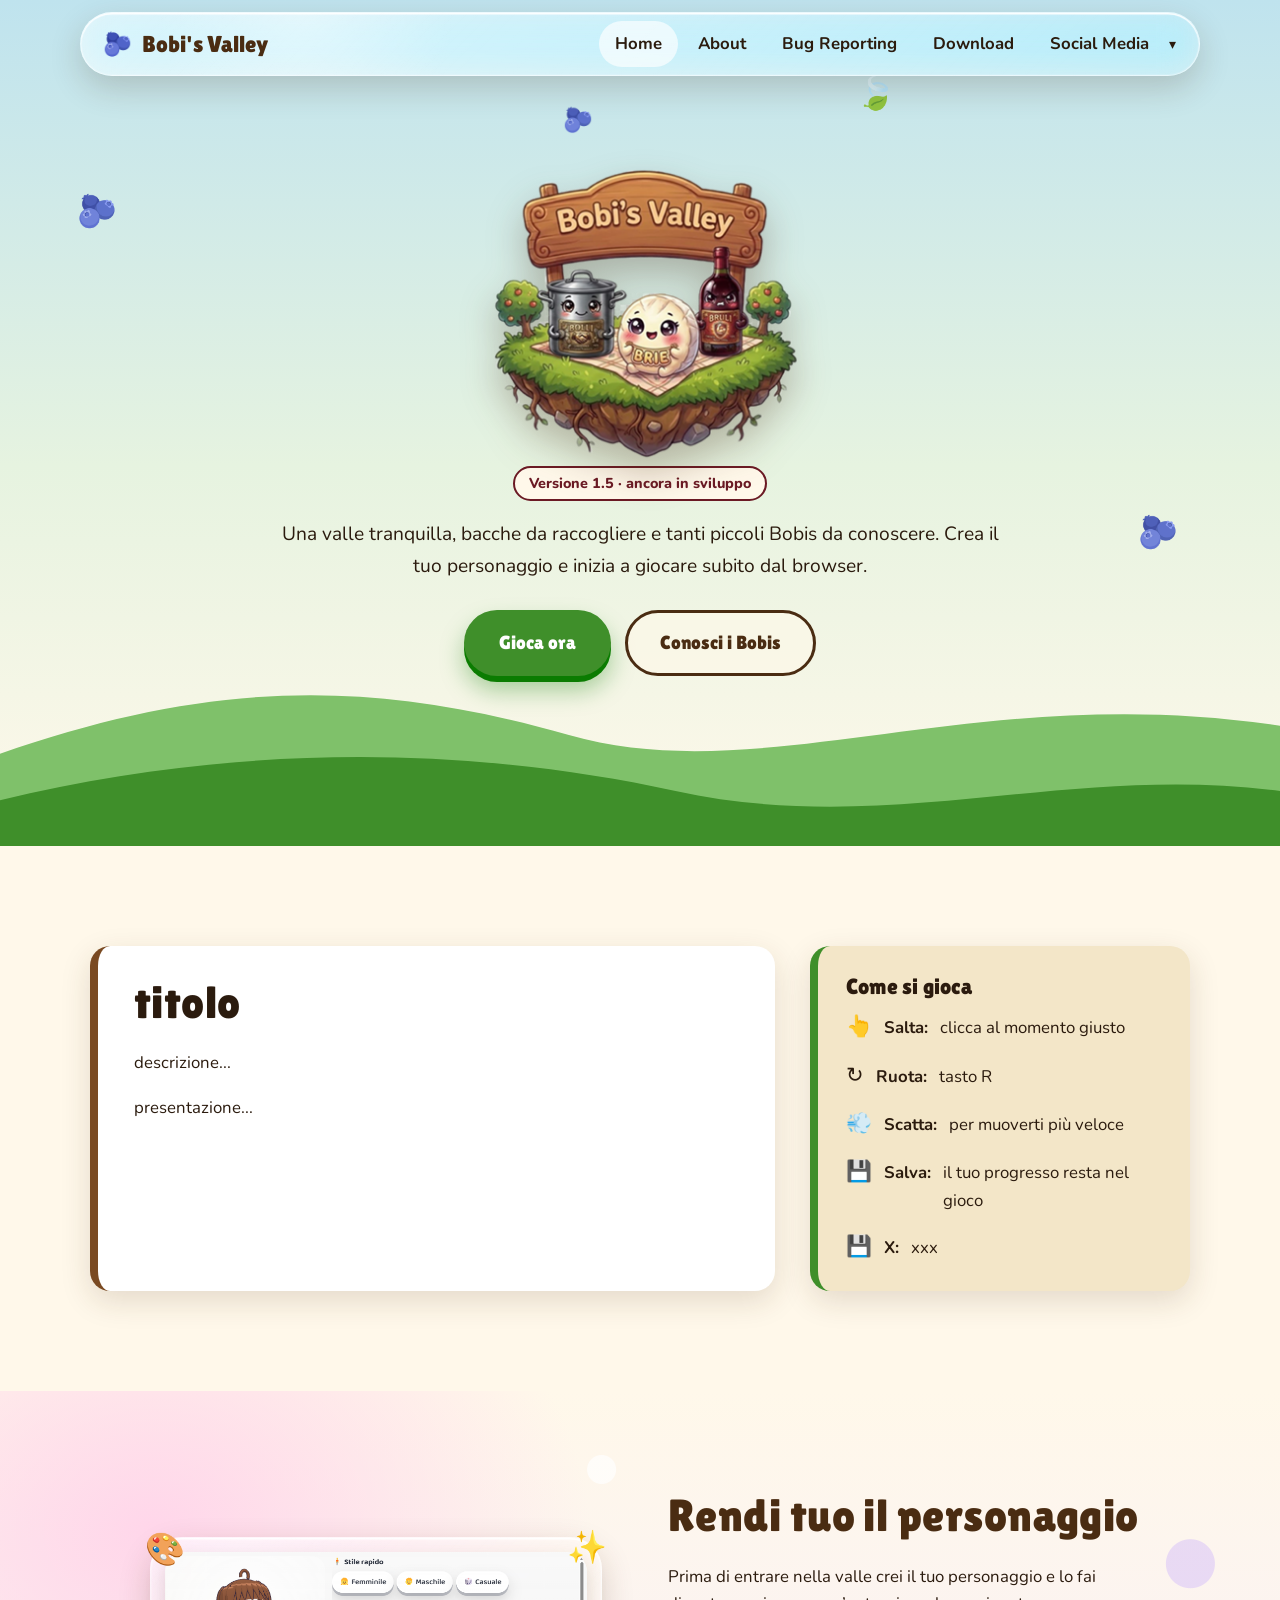
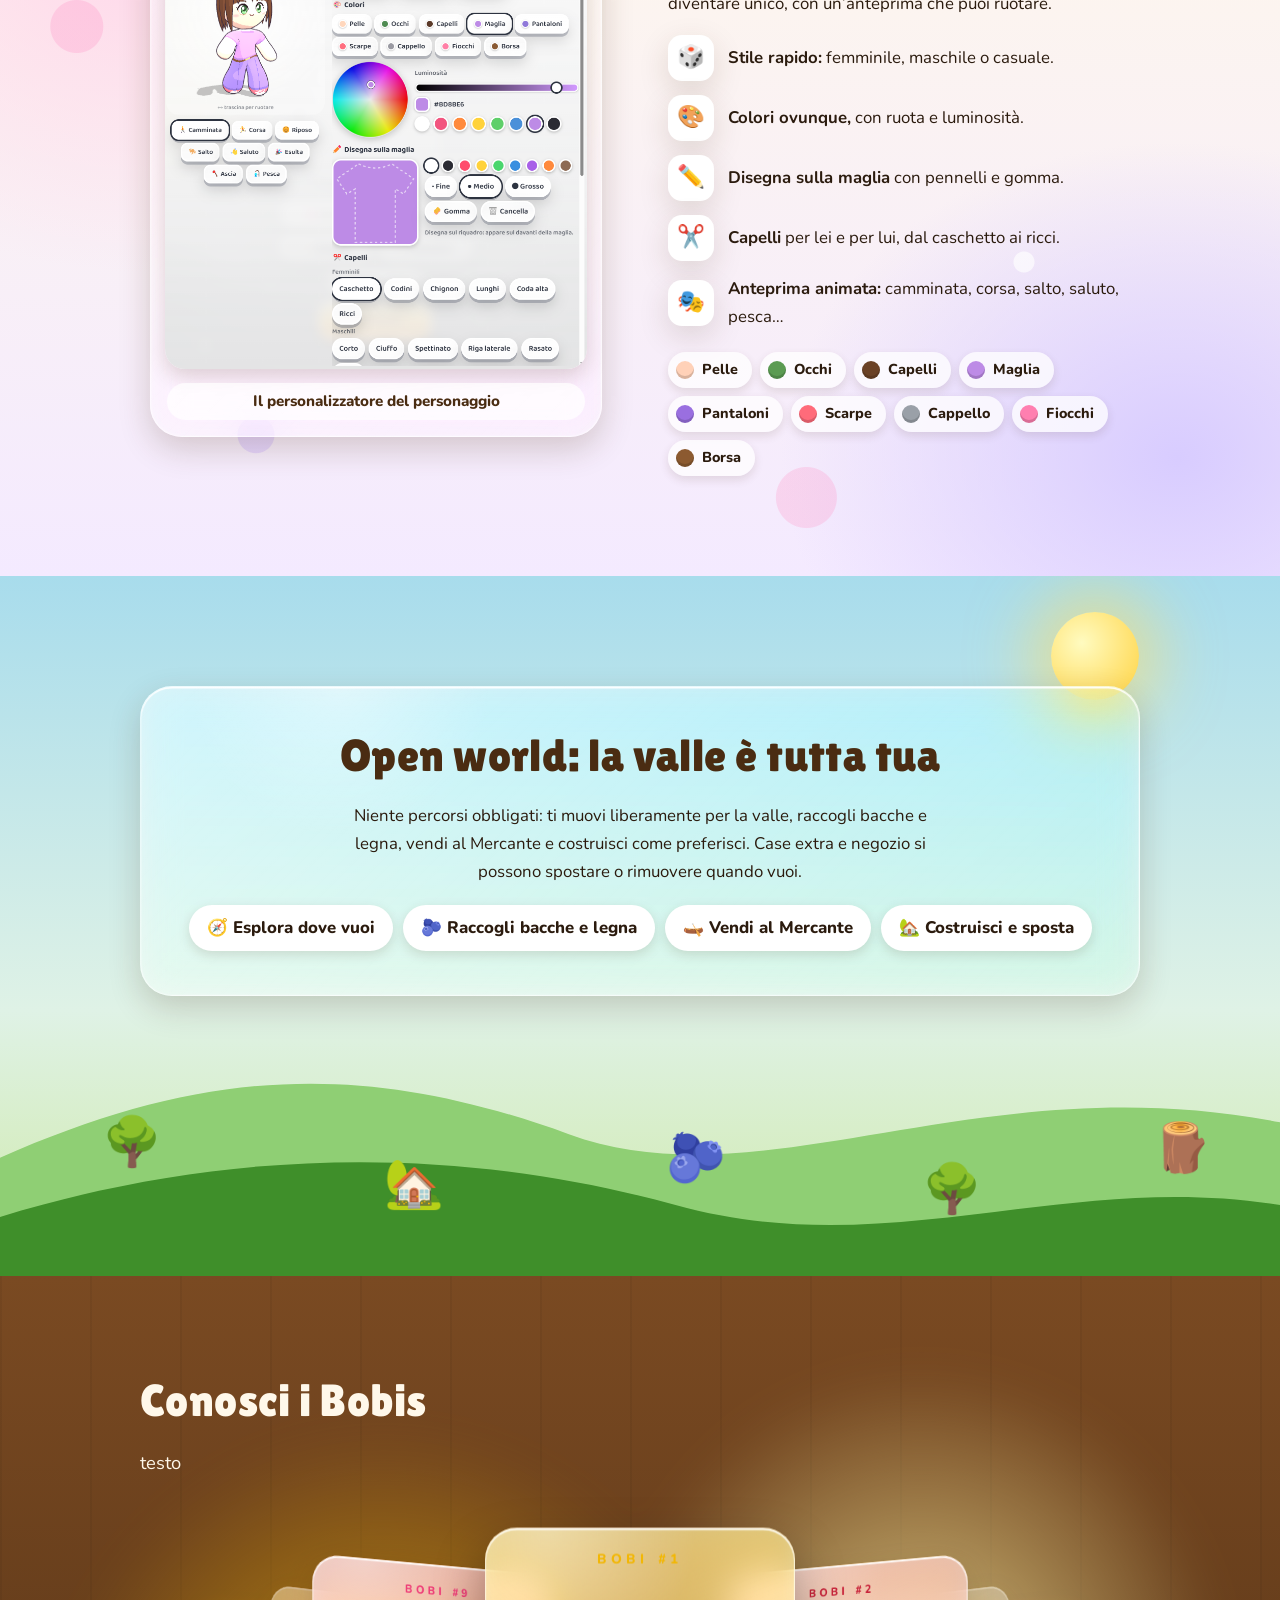
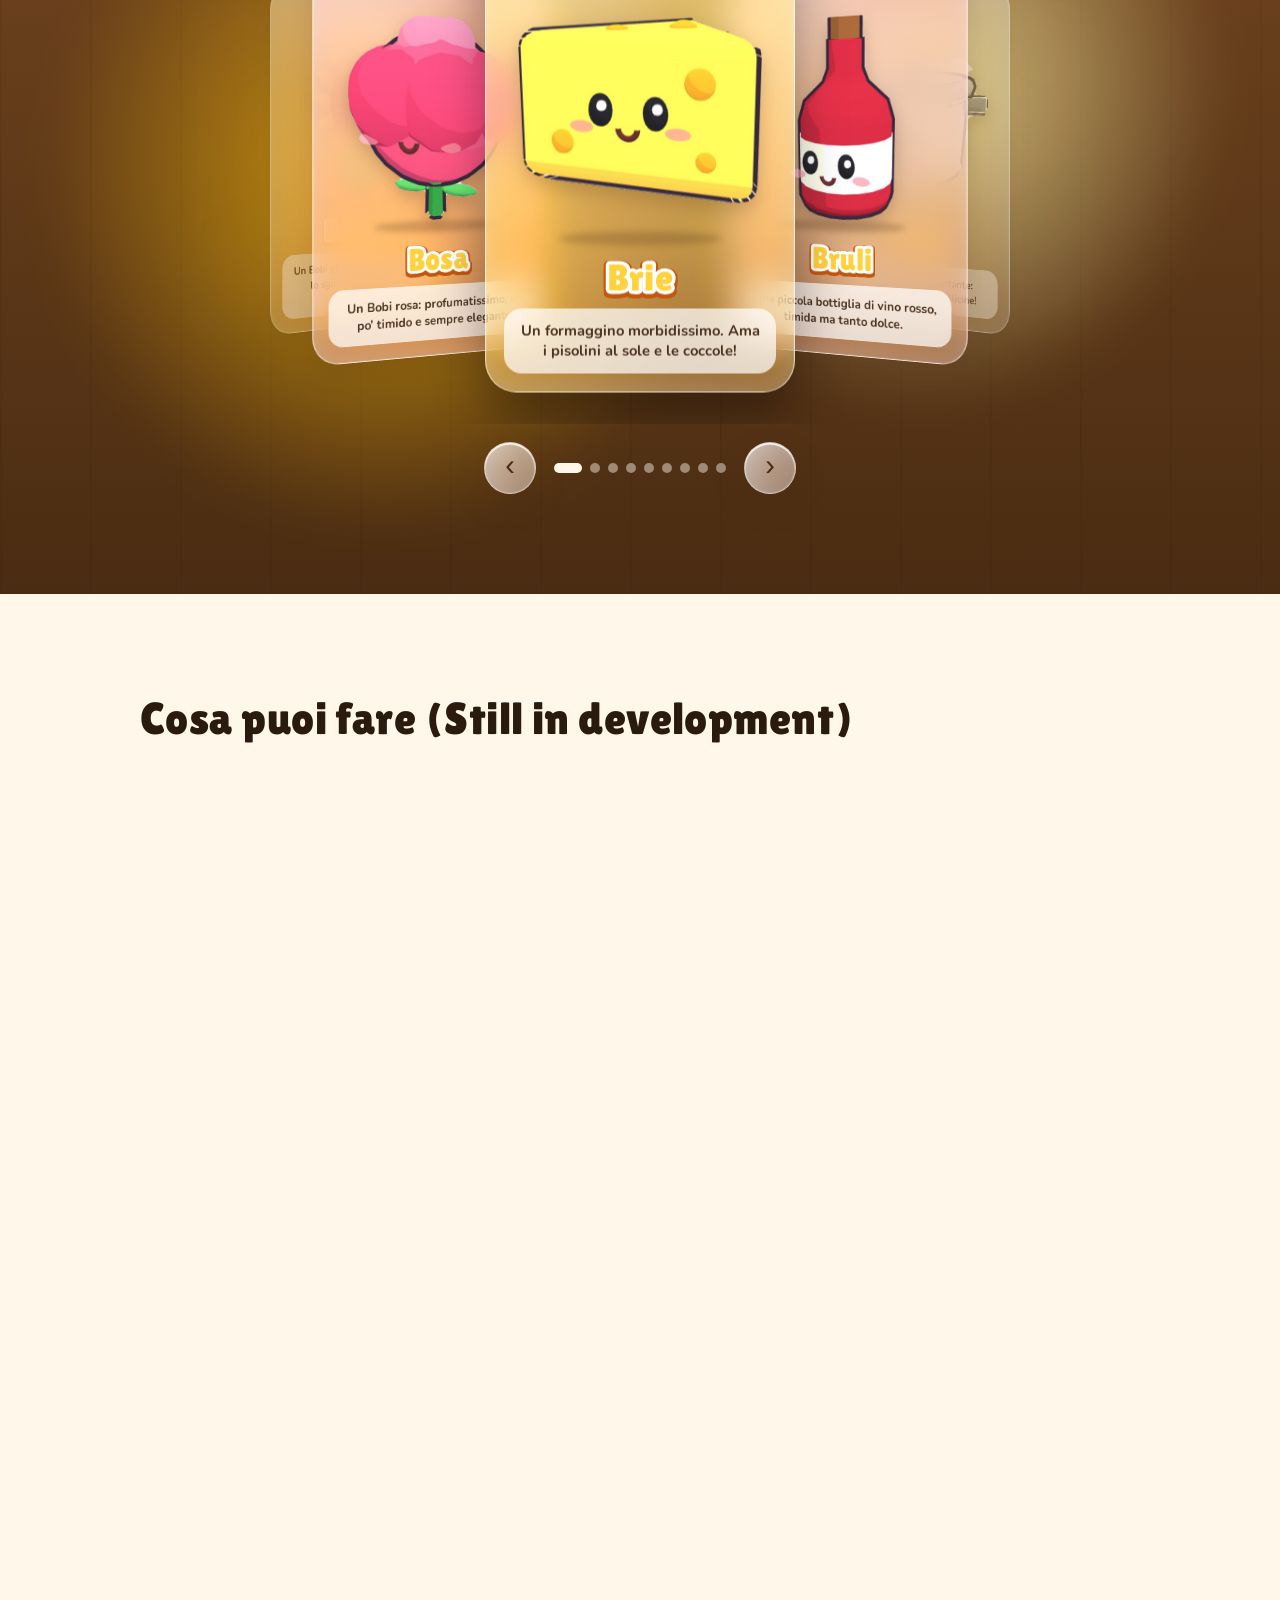
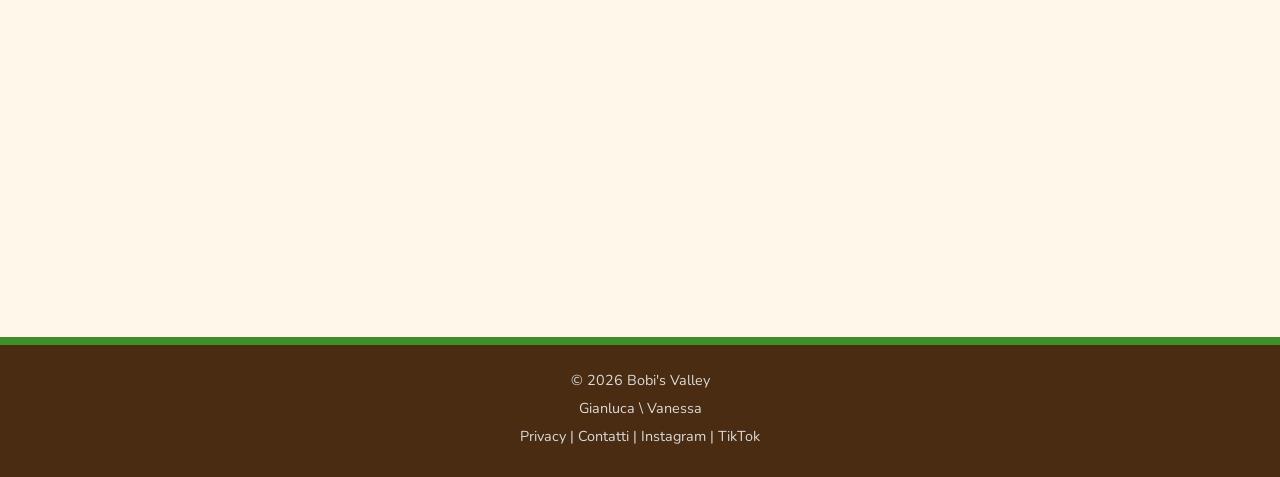
==== index.html @ 14921d8f "Add files via upload" ====
<!DOCTYPE html>
<html lang="it">
<head>
    <meta charset="UTF-8"/>
    <title>Bobi's Valley – Il gioco delle bacche e dei Bobis</title>
    <meta name="viewport" content="width=device-width, initial-scale=1, viewport-fit=cover">
    <meta name="description" content="Bobi's Valley: crea il tuo personaggio, raccogli bacche e legna, vendi al Mercante e colleziona tutti i Bobis. Gioca subito dal browser.">
    <meta name="theme-color" content="#3f8f2a">

    <!-- Font: Lilita One per i titoli, Nunito per i testi -->
    <link rel="preconnect" href="https://fonts.googleapis.com">
    <link rel="preconnect" href="https://fonts.gstatic.com" crossorigin>
    <link href="https://fonts.googleapis.com/css2?family=Lilita+One&family=Nunito:wght@400;600;800&display=swap" rel="stylesheet">

    <link rel="stylesheet" href="styleBobisValley1.css">
    <script src="scriptBobisValley1.js" defer></script>
</head>
<body>

    <a class="skip-link" href="#contenuto">Vai al contenuto</a>

    <!-- ============ HEADER + NAVBAR ============ -->
    <header class="site-header glass" id="top">
        <div class="header-inner">
            <a class="brand" href="bobisValley1.html" aria-label="Bobi's Valley, torna alla home">
                <span class="brand-berry" aria-hidden="true">🫐</span>
                <span class="brand-name">Bobi's Valley</span>
            </a>
            <button class="nav-toggle" aria-expanded="false" aria-controls="menu" aria-label="Apri il menu"><span></span><span></span><span></span></button>
            <nav class="navbar" id="menu" aria-label="Navigazione principale">
                <a href="index.html" aria-current="page">Home</a>
                <a href="about.html" data-soon>About</a>
                <a href="bugReporting.html" data-soon>Bug Reporting</a>
                <a href="download.html" data-soon>Download</a>
                <div class="has-sub">
                    <a href="socialMedia.html">Social Media</a>
                    <button class="sub-toggle" type="button" aria-expanded="false" aria-label="Mostra i social">▾</button>
                    <ul class="submenu glass">
                        <li><a href="https://www.instagram.com/bobisvalley/" target="_blank" rel="noopener">📸 Instagram</a></li>
                        <li><a href="https://www.tiktok.com/@mzcode01/video/7599655904337972498" data-soon target="_blank" rel="noopener">🎵 TikTok</a></li>
                    </ul>
                </div>
            </nav>
        </div>
    </header>

    <main id="contenuto">

        <!-- ============ HERO ============ -->
        <section class="hero" aria-labelledby="titolo-hero">
            <!-- bacche che fluttuano (decorative) -->
            <span class="berry b1" aria-hidden="true">🫐</span>
            <span class="berry b2" aria-hidden="true">🫐</span>
            <span class="berry b3" aria-hidden="true">🫐</span>
            <span class="berry b4" aria-hidden="true">🍃</span>

            <div class="hero-inner">
                <!-- Il logo contiene già il nome: l'h1 resta per motori di ricerca e screen reader -->
                <h1 id="titolo-hero" class="sr-only">Bobi's Valley</h1>
                <img class="hero-logo" src="processed_sfondo.png" width="568" height="310"
                     alt="Logo di Bobi's Valley: la Pentola, il Brie e la bottiglia di vino sotto l'insegna di legno">
                <p class="badge">Versione 1.5 · ancora in sviluppo</p>
                <p class="lead">Una valle tranquilla, bacche da raccogliere e tanti piccoli Bobis da conoscere. Crea il tuo personaggio e inizia a giocare subito dal browser.</p>
                <div class="cta-row center">
                    <a class="btn btn-primary" href="https://bobisvalleyyy.netlify.app/" target="_blank" rel="noopener">Gioca ora</a>
                    <a class="btn btn-ghost" href="#bobis">Conosci i Bobis</a>
                </div>
            </div>

            <!-- colline in primo piano -->
            <svg class="hills" viewBox="0 0 1440 220" preserveAspectRatio="none" aria-hidden="true">
                <path class="hill-back"  d="M0,120 C240,40 420,40 640,100 C860,160 1100,40 1440,90 L1440,220 L0,220 Z"/>
                <path class="hill-front" d="M0,170 C260,110 520,110 760,160 C1000,210 1200,130 1440,160 L1440,220 L0,220 Z"/>
            </svg>
        </section>

        <!-- ============ IL GIOCO ============ -->
        <section class="section" id="gioco" aria-labelledby="titolo-gioco">
            <div class="container">
                <div class="principle reveal">
                    <h2 id="titolo-gioco">titolo</h2>
                    <p>descrizione...</p>
                    <p>presentazione...</p>
                </div>

                <aside class="card reveal" aria-label="Controlli di gioco">
                    <h3>Come si gioca</h3>
                    <ul class="card-list">
                        <li><span aria-hidden="true">👆</span> <b>Salta:</b> clicca al momento giusto</li>
                        <li><span aria-hidden="true">↻</span> <b>Ruota:</b> tasto R</li>
                        <li><span aria-hidden="true">💨</span> <b>Scatta:</b> per muoverti più veloce</li>
                        <li><span aria-hidden="true">💾</span> <b>Salva:</b> il tuo progresso resta nel gioco</li>
                        <li><span aria-hidden="true">💾</span> <b>X:</b> xxx</li>
                    </ul>
                </aside>
            </div>
        </section>

        <!-- ============ PERSONALIZZAZIONE ============ -->
        <section class="section pers" id="personalizza" aria-labelledby="titolo-pers">
            <div class="container narrow split">
                <figure class="shot glass reveal">
                    <img src="personalizzazione.png" width="829" height="818" alt="Schermata di personalizzazione: anteprima del personaggio, colori, disegno sulla maglia e acconciature" onerror="this.parentNode.classList.add('empty')">
                    <figcaption>Il personalizzatore del personaggio</figcaption>
                    <span class="spark s1" aria-hidden="true">✨</span><span class="spark s2" aria-hidden="true">🎨</span>
                </figure>
                <div class="reveal">
                    <h2 id="titolo-pers">Rendi tuo il personaggio</h2>
                    <p>Prima di entrare nella valle crei il tuo personaggio e lo fai diventare unico, con un&rsquo;anteprima che puoi ruotare.</p>
                    <ul class="feat-list">
                        <li><span aria-hidden="true">🎲</span> <span><b>Stile rapido:</b> femminile, maschile o casuale.</span></li>
                        <li><span aria-hidden="true">🎨</span> <span><b>Colori ovunque,</b> con ruota e luminosità.</span></li>
                        <li><span aria-hidden="true">✏️</span> <span><b>Disegna sulla maglia</b> con pennelli e gomma.</span></li>
                        <li><span aria-hidden="true">✂️</span> <span><b>Capelli</b> per lei e per lui, dal caschetto ai ricci.</span></li>
                        <li><span aria-hidden="true">🎭</span> <span><b>Anteprima animata:</b> camminata, corsa, salto, saluto, pesca&hellip;</span></li>
                    </ul>
                    <ul class="swatches" aria-label="Cosa puoi colorare"><li><i style="--s:#ffd1b8"></i>Pelle</li><li><i style="--s:#5b9b52"></i>Occhi</li><li><i style="--s:#6b4226"></i>Capelli</li><li><i style="--s:#bd8be6"></i>Maglia</li><li><i style="--s:#9a6fe0"></i>Pantaloni</li><li><i style="--s:#ff6b7a"></i>Scarpe</li><li><i style="--s:#9aa0a8"></i>Cappello</li><li><i style="--s:#ff7fb0"></i>Fiocchi</li><li><i style="--s:#8c5a30"></i>Borsa</li></ul>
                </div>
            </div>
        </section>

        <!-- ============ OPEN WORLD ============ -->
        <section class="section world" id="open-world" aria-labelledby="titolo-world">
            <span class="sun" aria-hidden="true"></span>
            <span class="cloud c1" aria-hidden="true"></span><span class="cloud c2" aria-hidden="true"></span><span class="cloud c3" aria-hidden="true"></span>
            <div class="container narrow">
                <div class="world-card glass reveal">
                    <h2 id="titolo-world">Open world: la valle è tutta tua</h2>
                    <p>Niente percorsi obbligati: ti muovi liberamente per la valle, raccogli bacche e legna, vendi al Mercante e costruisci come preferisci. Case extra e negozio si possono spostare o rimuovere quando vuoi.</p>
                    <ul class="chips">
                        <li>🧭 Esplora dove vuoi</li><li>🫐 Raccogli bacche e legna</li><li>🛶 Vendi al Mercante</li><li>🏡 Costruisci e sposta</li>
                    </ul>
                </div>
            </div>
            <div class="scene" aria-hidden="true">
                <svg viewBox="0 0 1440 220" preserveAspectRatio="none">
                    <path class="hill-back"  d="M0,120 C240,40 420,40 640,100 C860,160 1100,40 1440,90 L1440,220 L0,220 Z"/>
                    <path class="hill-front" d="M0,170 C260,110 520,110 760,160 C1000,210 1200,130 1440,160 L1440,220 L0,220 Z"/>
                </svg>
                <span class="prop p1">🌳</span><span class="prop p2">🏡</span><span class="prop p3">🫐</span><span class="prop p4">🌳</span><span class="prop p5">🪵</span>
            </div>
        </section>

        <!-- ============ I BOBIS (carosello) ============ -->
        <section class="section section-wood bobis-sec" id="bobis" aria-labelledby="titolo-bobis">
            <div class="aura" aria-hidden="true"></div>
            <div class="container narrow">
                <h2 id="titolo-bobis">Conosci i Bobis</h2>
                <p class="section-lead">testo</p>
            </div>

            <div class="carousel" id="carousel" role="region" aria-roledescription="carosello" aria-label="I Bobis">
                <div class="stage" id="stage" tabindex="0" aria-label="Trascina o usa le frecce per scorrere i Bobis"></div>
                <div class="car-ui">
                    <button class="car-btn glass" id="prev" type="button" aria-label="Bobi precedente">‹</button>
                    <div class="dots" id="dots"></div>
                    <button class="car-btn glass" id="next" type="button" aria-label="Bobi successivo">›</button>
                </div>
                <p class="sr-only" id="live" aria-live="polite"></p>
            </div>
        </section>

        <!-- ============ COSA C'È NELLA v0.5 ============ -->
        <section class="section" id="novita" aria-labelledby="titolo-novita">
            <div class="container narrow">
                <h2 id="titolo-novita">Cosa puoi fare (Still in development)</h2>

                <div class="bento">
                    <article class="tile tile-big reveal">
                        <span class="tile-ico ico-book" aria-hidden="true"><i>📖</i></span>
                        <h3>Il Diario dei Bobis</h3>
                        <p>Ogni Bobi che incontri finisce nel diario. Al livello giusto puoi scegliere il tuo primo Bobi e iniziare la collezione.</p>
                    </article>

                    <article class="tile reveal">
                        <span class="tile-ico ico-berry" aria-hidden="true"><i>🫐</i></span>
                        <h3>Bacche</h3>
                        <p>Raccoglile in giro per la valle.</p>
                    </article>

                    <article class="tile reveal">
                        <span class="tile-ico ico-wood" aria-hidden="true"><i>🪵</i></span>
                        <h3>Legna</h3>
                        <p>Una risorsa in più da raccogliere.</p>
                    </article>

                    <article class="tile tile-wine reveal">
                        <span class="tile-ico ico-boat" aria-hidden="true"><i>🛶</i></span>
                        <h3>Il Mercante</h3>
                        <p>Vende tutte le bacche con un solo tocco e ti paga in euro.</p>
                    </article>

                    <article class="tile reveal">
                        <span class="tile-ico ico-music" aria-hidden="true"><i>🎵</i></span>
                        <h3>Musica e volume</h3>
                        <p>Regola tutto dalle impostazioni.</p>
                    </article>
                </div>
            </div>
        </section>

        <!-- ============ CTA FINALE ============ -->
        <section class="section cta-final" aria-labelledby="titolo-cta">
            <div class="container narrow cta-box reveal">
                <h2 id="titolo-cta">La valle ti aspetta</h2>
                <p>Non serve installare niente: apri il gioco e crea il tuo personaggio.</p>
                <div class="cta-row center">
                    <a class="btn btn-primary" href="https://stellar-starship-3b36fa.netlify.app/" target="_blank" rel="noopener">Gioca ora</a>
                    <a class="btn btn-ghost-dark" href="bugReporting.html" data-soon>Segnala un bug</a>
                </div>
            </div>
        </section>
    </main>

    <!-- ============ FOOTER ============ -->
    <footer>
        <p>&copy; <span id="anno">2026</span> Bobi's Valley</p>
        <p>Gianluca \ Vanessa</p>
        <p><a href="#" data-soon>Privacy</a> | <a href="#" data-soon>Contatti</a> | <a href="https://www.instagram.com/bobisvalley/" target="_blank" rel="noopener">Instagram</a> | <a href="https://www.tiktok.com/@mzcode01/video/7599655904337972498" data-soon target="_blank" rel="noopener">TikTok</a></p>
    </footer>

</body>
</html>
---- styleBobisValley1.css ----
/* =========================================================
   BOBI'S VALLEY – foglio di stile
   Indice:
   1. Variabili e reset
   2. Header e navbar
   3. Hero
   4. Sezioni, .principle e .card
   5. Selettore dei Bobis
   6. Bento "novità"
   7. CTA finale e footer
   8. Bobi (SVG) e animazioni
   9. Responsive e accessibilità
   ========================================================= */

/* ---------- 1. VARIABILI E RESET ---------- */
:root {
    --legno: #7a4a22;
    --legno-scuro: #4a2c12;
    --prato: #3f8f2a;
    --prato-scuro: #0b7c01;
    --vino: #6b1a24;
    --panna: #fff8ea;
    --carta: #f3e6c8;
    --testo: #2b1b0e;
    --cielo: #bfe3ee;
    --bobi: #f6c9a0;
    --bobi-pancia: #fff1dc;

    --font-titoli: "Lilita One", "Baloo 2", "Trebuchet MS", sans-serif;
    --font-testo: "Nunito", "Segoe UI", Arial, sans-serif;

    --raggio: 20px;
    --ombra: 0 10px 30px rgba(74, 44, 18, 0.15);
    --ombra-forte: 0 18px 40px rgba(74, 44, 18, 0.25);
    --ease: cubic-bezier(.2, .8, .2, 1);
}

*, *::before, *::after { box-sizing: border-box; }

html { scroll-behavior: smooth; scroll-padding-top: 84px; }

body {
    margin: 0;
    font-family: var(--font-testo);
    font-size: 1.05rem;
    line-height: 1.65;
    color: var(--testo);
    background: var(--panna);
    -webkit-font-smoothing: antialiased;
}

h1, h2, h3 {
    font-family: var(--font-titoli);
    font-weight: 400;
    line-height: 1.1;
    margin: 0 0 .5em;
    letter-spacing: .01em;
}
h2 { font-size: clamp(1.9rem, 4vw, 2.8rem); }
h3 { font-size: 1.4rem; }
p  { margin: 0 0 1em; max-width: 62ch; }
a  { color: inherit; }

.skip-link {
    position: absolute; left: 12px; top: -60px;
    background: var(--legno-scuro); color: #fff;
    padding: 10px 16px; border-radius: 10px; z-index: 100;
    transition: top .2s;
}
.skip-link:focus { top: 12px; }

:focus-visible {
    outline: 3px solid var(--vino);
    outline-offset: 3px;
    border-radius: 8px;
}

/* ---------- 2. HEADER E NAVBAR (liquid glass) ---------- */
/* Vetro liquido: sfondo sfocato + riflessi. La luce segue il puntatore (--mx, --my, impostati dal JS). */
.glass {
    background: linear-gradient(135deg, rgba(255,255,255,.55), rgba(255,255,255,.16));
    -webkit-backdrop-filter: blur(18px) saturate(190%);
    backdrop-filter: blur(18px) saturate(190%);
    border: 1px solid rgba(255,255,255,.6);
    box-shadow: inset 0 1.5px 1px rgba(255,255,255,.95), inset 0 -10px 18px rgba(255,255,255,.14),
                inset 0 0 0 1px rgba(255,255,255,.12), 0 12px 32px rgba(74,44,18,.2);
    isolation: isolate;
}
.glass::after {                      /* riflesso che segue il puntatore */
    content: ""; position: absolute; inset: 0; border-radius: inherit; z-index: -1; pointer-events: none;
    background: radial-gradient(240px circle at var(--mx, 20%) var(--my, 0%), rgba(255,255,255,.6), transparent 62%);
    opacity: .55; transition: opacity .3s;
}
.glass:hover::after { opacity: .9; }

.site-header {
    position: fixed; top: 12px; left: 50%; z-index: 50;
    width: min(1120px, calc(100% - 24px));
    transform: translateX(-50%);
    border-radius: 999px;
    transition: box-shadow .3s var(--ease), background .3s;
}
.site-header.scrolled { box-shadow: inset 0 1.5px 1px rgba(255,255,255,.95), 0 16px 36px rgba(74,44,18,.3); }
.header-inner { padding: 8px 12px 8px 22px; display: flex; align-items: center; justify-content: space-between; gap: 16px; }

.brand {
    display: inline-flex; align-items: center; gap: 10px;
    text-decoration: none; font-family: var(--font-titoli); font-size: 1.45rem; color: var(--legno-scuro);
}
.brand-berry { display: inline-block; transition: transform .4s var(--ease); }
.brand:hover .brand-berry { transform: rotate(-20deg) scale(1.15); }

.navbar { display: flex; gap: 4px; align-items: center; }
.navbar a {
    color: var(--testo); text-decoration: none; font-weight: 700;
    padding: 9px 16px; border-radius: 999px; white-space: nowrap;
    transition: background-color .3s ease, color .3s ease, transform .3s var(--ease);
}
.navbar a:hover { background-color: var(--prato); color: #fff; transform: translateY(-2px); }
.navbar a[aria-current="page"] { background: rgba(255,255,255,.65); }
.navbar a[aria-current="page"]:hover { background: var(--prato); }

/* Social Media: tendina con Instagram e TikTok */
.has-sub { position: relative; display: flex; align-items: center; }
.sub-toggle {
    border: 0; background: none; cursor: pointer; font-size: .9rem; color: var(--testo);
    width: 30px; height: 30px; margin-left: -8px; border-radius: 50%;
    transition: transform .3s var(--ease), background-color .3s;
}
.sub-toggle:hover { background: rgba(255,255,255,.7); }
.has-sub.open .sub-toggle { transform: rotate(180deg); }
.submenu {
    position: absolute; top: calc(100% + 14px); right: 0; min-width: 210px;
    list-style: none; margin: 0; padding: 8px; border-radius: 24px;
    opacity: 0; visibility: hidden; transform: translateY(-8px) scale(.97); transform-origin: top right;
    transition: opacity .25s, transform .35s var(--ease), visibility .25s;
}
.has-sub:hover .submenu, .has-sub:focus-within .submenu, .has-sub.open .submenu { opacity: 1; visibility: visible; transform: none; }
.submenu a { display: block; padding: 11px 16px; border-radius: 16px; }

/* hamburger (solo mobile) */
.nav-toggle {
    display: none; width: 44px; height: 44px; border: 0; border-radius: 50%;
    background: var(--prato); cursor: pointer;
    flex-direction: column; justify-content: center; align-items: center; gap: 5px;
}
.nav-toggle span { width: 20px; height: 3px; background: #fff; border-radius: 3px; transition: transform .3s var(--ease), opacity .2s; }
.nav-toggle[aria-expanded="true"] span:nth-child(1) { transform: translateY(8px) rotate(45deg); }
.nav-toggle[aria-expanded="true"] span:nth-child(2) { opacity: 0; }
.nav-toggle[aria-expanded="true"] span:nth-child(3) { transform: translateY(-8px) rotate(-45deg); }

/* ---------- 3. HERO ---------- */
.hero {
    position: relative;
    overflow: hidden;
    background: linear-gradient(180deg, var(--cielo) 0%, #e6f3e0 55%, var(--panna) 100%);
    padding: calc(clamp(40px, 8vw, 90px) + 70px) 24px 0;
    min-height: min(86vh, 760px);
    display: flex; align-items: center;
}
.hero-inner {
    position: relative; z-index: 2;
    max-width: 1100px; margin: 0 auto; width: 100%;
    display: flex; flex-direction: column; align-items: center; text-align: center;
    padding-bottom: clamp(90px, 14vw, 170px);
}

.badge {
    display: inline-block;
    background: var(--panna);
    color: var(--vino);
    border: 2px solid var(--vino);
    font-weight: 800; font-size: .9rem;
    padding: 4px 14px; border-radius: 999px;
    margin-bottom: 18px;
}
.sr-only {
    position: absolute; width: 1px; height: 1px; overflow: hidden;
    clip: rect(0 0 0 0); white-space: nowrap;
}
.hero-logo {
    width: min(100%, 560px); height: auto;
    filter: drop-shadow(0 18px 18px rgba(74, 44, 18, .3));
    animation: logo-in .9s var(--ease) both;
}
@keyframes logo-in {
    from { opacity: 0; transform: translateY(30px) scale(.94); }
    to   { opacity: 1; transform: none; }
}
.lead { font-size: 1.2rem; margin-inline: auto; }

.cta-row { display: flex; flex-wrap: wrap; gap: 14px; margin-top: 8px; }
.cta-row.center { justify-content: center; }

.btn {
    display: inline-block;
    text-decoration: none;
    font-family: var(--font-titoli);
    font-size: 1.2rem;
    padding: 14px 32px;
    border-radius: 999px;
    border: 3px solid transparent;
    cursor: pointer;
    transition: transform .25s var(--ease), box-shadow .25s var(--ease), background-color .25s, color .25s;
}
.btn:hover  { transform: translateY(-4px); }
.btn:active { transform: translateY(0) scale(.97); }

.btn-primary {
    background: var(--prato);
    color: #fff;
    box-shadow: 0 6px 0 var(--prato-scuro), 0 14px 24px rgba(11, 124, 1, .35);
}
.btn-primary:hover { box-shadow: 0 10px 0 var(--prato-scuro), 0 20px 30px rgba(11, 124, 1, .35); }
.btn-primary:active { box-shadow: 0 2px 0 var(--prato-scuro); }

.btn-ghost {
    color: var(--legno-scuro);
    border-color: var(--legno-scuro);
    background: rgba(255, 248, 234, .6);
}
.btn-ghost:hover { background: var(--legno-scuro); color: var(--panna); }

.btn-ghost-dark { color: var(--panna); border-color: var(--panna); }
.btn-ghost-dark:hover { background: var(--panna); color: var(--legno-scuro); }

/* bacche fluttuanti */
.berry {
    position: absolute; z-index: 1;
    font-size: 2rem;
    animation: fluttua 7s ease-in-out infinite;
    opacity: .9;
}
.b1 { left: 6%;  top: 22%; animation-delay: 0s; }
.b2 { left: 44%; top: 12%; animation-delay: -2s; font-size: 1.5rem; }
.b3 { right: 8%; top: 60%; animation-delay: -4s; }
.b4 { right: 30%; top: 8%;  animation-delay: -1s; }
@keyframes fluttua {
    0%, 100% { transform: translateY(0) rotate(0); }
    50%      { transform: translateY(-18px) rotate(12deg); }
}

/* colline */
.hills {
    position: absolute; left: 0; bottom: -1px;
    width: 100%; height: clamp(110px, 16vw, 220px);
    z-index: 1;
}
.hill-back  { fill: #7fc16a; }
.hill-front { fill: var(--prato); }

/* ---------- 4. SEZIONI, .principle E .card ---------- */
.section { padding: clamp(50px, 8vw, 100px) 24px; }

.container {
    max-width: 1100px; margin: 0 auto;
    display: flex; flex-wrap: wrap; gap: 35px; justify-content: center;
    align-items: stretch;
}
.container.narrow { display: block; max-width: 1000px; }
.section-lead { font-size: 1.15rem; }

/* blocco principale (descrizione) */
.principle {
    flex: 1 1 520px;
    background: #fff;
    padding: 32px 36px;
    border-radius: var(--raggio);
    border-left: 8px solid var(--legno);
    box-shadow: var(--ombra);
    transition: transform .3s var(--ease), box-shadow .3s var(--ease);
}
/* box informativo laterale */
.card {
    flex: 1 1 280px;
    max-width: 380px;
    background: var(--carta);
    padding: 28px;
    border-radius: var(--raggio);
    border-left: 8px solid var(--prato);
    box-shadow: var(--ombra);
    transition: transform .3s var(--ease), box-shadow .3s var(--ease);
}
.principle:hover, .card:hover { transform: translateY(-6px); box-shadow: var(--ombra-forte); }

.card-list { list-style: none; margin: 0; padding: 0; display: grid; gap: 14px; }
.card-list li { display: flex; gap: 12px; align-items: baseline; }
.card-list span { font-size: 1.3rem; }

/* sezione scura in legno */
.section-wood {
    background:
        repeating-linear-gradient(90deg, rgba(0,0,0,.05) 0 2px, transparent 2px 90px),
        linear-gradient(180deg, var(--legno) 0%, var(--legno-scuro) 100%);
    color: var(--panna);
}

/* ---------- 5. CAROSELLO DEI BOBIS ---------- */
@property --tint  { syntax: "<color>"; inherits: true; initial-value: #7a4a22; }
@property --tint2 { syntax: "<color>"; inherits: true; initial-value: #f3e6c8; }

.bobis-sec { position: relative; overflow: hidden; transition: --tint .9s ease, --tint2 .9s ease; }
.bobis-sec > .container { position: relative; z-index: 1; }
.aura {                                  /* luce colorata dietro al vetro: cambia con il Bobi attivo */
    position: absolute; inset: 0; pointer-events: none;
    background: radial-gradient(38% 55% at 30% 55%, var(--tint), transparent 70%),
                radial-gradient(34% 50% at 72% 45%, var(--tint2), transparent 70%);
    opacity: .75; filter: blur(24px);
}
.carousel { position: relative; z-index: 1; margin-top: 10px; --cw: clamp(230px, 72vw, 310px); }
.stage {
    position: relative; height: calc(var(--cw) * 1.7);
    perspective: 1300px; touch-action: pan-y; cursor: grab; outline-offset: -4px;
    -webkit-user-select: none; user-select: none; overflow: hidden;
}
.stage.grab { cursor: grabbing; }

.bcard {
    position: absolute; left: 50%; top: 50%;
    width: var(--cw); height: calc(var(--cw) * 1.5);
    padding: 20px 18px 18px; border-radius: 32px;
    display: flex; flex-direction: column; align-items: center; text-align: center;
    color: #4a3320; will-change: transform, opacity;
    background: linear-gradient(160deg, color-mix(in srgb, var(--c) 78%, transparent), color-mix(in srgb, var(--c) 30%, transparent));
}
.bcard.is-active { box-shadow: inset 0 1.5px 1px rgba(255,255,255,.95), inset 0 -10px 18px rgba(255,255,255,.14), 0 24px 50px rgba(0,0,0,.35); }
.bnum { flex: none; margin: 0; font-weight: 800; letter-spacing: .35em; font-size: .85rem; color: var(--a); }
.bart { position: relative; flex: 1 1 0; min-height: 0; width: 100%; margin: 4px 0 8px; }
.bart img {                              /* ogni Bobi sta dentro la stessa scatola: stessa area, mai fuori dalla carta */
    position: absolute; inset: 14px 14px 18px; width: calc(100% - 28px); height: calc(100% - 32px);
    object-fit: contain; z-index: 1; filter: drop-shadow(0 8px 10px rgba(74,44,18,.25));
}
.bshadow { position: absolute; bottom: 4px; left: 20%; right: 20%; height: 14px; border-radius: 50%; background: rgba(74,44,18,.22); filter: blur(3px); }
.bcard.is-active .bart img { animation: galleggia 3.4s ease-in-out infinite; }
.bcard.is-active .bshadow { animation: ombra 3.4s ease-in-out infinite; }
@keyframes galleggia { 0%,100% { transform: translateY(0) rotate(-1.5deg); } 50% { transform: translateY(-10px) rotate(1.5deg); } }
@keyframes ombra { 0%,100% { transform: scaleX(1); opacity: 1; } 50% { transform: scaleX(.8); opacity: .6; } }

/* nome stile "carta": giallo con bordo bianco e arancio */
.bname {
    flex: none; margin: 0 0 10px; font-size: clamp(1.9rem, 7vw, 2.3rem); color: #ffd23f;
    -webkit-text-stroke: 7px #fff; paint-order: stroke fill;
    filter: drop-shadow(2px 0 0 #c4560f) drop-shadow(-2px 0 0 #c4560f) drop-shadow(0 4px 0 #c4560f);
}
.bdesc { flex: none; margin: 0; padding: 12px 14px; font-weight: 700; font-size: .92rem; line-height: 1.4; background: rgba(255,255,255,.72); border-radius: 18px; }

.car-ui { display: flex; align-items: center; justify-content: center; gap: 18px; margin-top: 18px; }
.car-btn {
    position: relative; width: 52px; height: 52px; border-radius: 50%; cursor: pointer;
    font-size: 1.8rem; line-height: 1; color: var(--legno-scuro); padding: 0 0 4px;
    transition: transform .25s var(--ease);
}
.car-btn:hover { transform: scale(1.1); }
.car-btn:active { transform: scale(.94); }
.dots { display: flex; gap: 8px; flex-wrap: wrap; justify-content: center; max-width: 220px; }
.dots button { width: 10px; height: 10px; padding: 0; border: 0; border-radius: 99px; background: rgba(255,248,234,.45); cursor: pointer; transition: width .35s var(--ease), background-color .35s; }
.dots button.on { width: 28px; background: var(--panna); }
.carousel .cta-row { margin-top: 26px; padding: 0 24px; }

/* ---------- 6. BENTO "NOVITÀ" ---------- */
.bento {
    margin-top: 30px;
    display: grid;
    grid-template-columns: repeat(4, 1fr);
    gap: 20px;
}

/* Tessera base: 2 colonne su 4 → 2 per riga */
.tile {
    grid-column: span 2;
    background: #fff;
    border-radius: var(--raggio);
    padding: 26px;
    box-shadow: var(--ombra);
    transition: transform .3s var(--ease), box-shadow .3s var(--ease);
    position: relative; overflow: hidden;      /* niente deve uscire dal riquadro */
}
.tile:hover { transform: translateY(-6px); box-shadow: var(--ombra-forte); }
.tile p { margin: 0; }

/* Il Diario: tutta la larghezza, quindi sopra le altre */
.tile-big {
    grid-column: 1 / -1;
    background: var(--carta);
    border-left: 8px solid var(--legno);
}

/* Le altre tessere restano span 2 (2 per riga) */
.tile-wine {
    background: var(--vino);
    color: var(--panna);
}
.tile:last-child {
    grid-column: span 2;
}

/* Icona: sta in una casella fissa e anima solo al suo interno (poco movimento, nessuna sovrapposizione col testo) */
.tile-ico {
    display: grid; place-items: center; width: 64px; height: 64px; margin-bottom: 12px;
    border-radius: 18px; background: rgba(122,74,34,.1); overflow: hidden;
    font-size: 2rem; line-height: 1;
}
.tile-wine .tile-ico { background: rgba(255,255,255,.14); }
.tile-ico i { display: block; font-style: normal; transform-origin: 50% 85%; }
.tile:hover .ico-berry i { animation: ico-rimbalzo .7s var(--ease) infinite alternate; }
.tile:hover .ico-wood  i { animation: ico-dondola .6s ease-in-out infinite alternate; }
.tile:hover .ico-boat  i { animation: ico-onda 1s ease-in-out infinite alternate; }
.tile:hover .ico-music i { animation: ico-nota .5s ease-in-out infinite alternate; }
.tile:hover .ico-book  i { animation: ico-pagina .8s ease-in-out infinite alternate; }
@keyframes ico-rimbalzo { to { transform: translateY(-7px) scale(1.08); } }
@keyframes ico-dondola  { from { transform: rotate(-9deg); } to { transform: rotate(9deg); } }
@keyframes ico-onda     { from { transform: translateY(2px) rotate(-6deg); } to { transform: translateY(-4px) rotate(6deg); } }
@keyframes ico-nota     { from { transform: translateX(-4px) rotate(-8deg); } to { transform: translateX(4px) rotate(8deg) scale(1.06); } }
@keyframes ico-pagina   { from { transform: scale(1); } to { transform: scale(1.1) rotate(-5deg); } }

/* ---------- 7. CTA FINALE E FOOTER ---------- */
.cta-final { padding-top: 0; }
.cta-box {
    text-align: center;
    background: var(--prato);
    color: #fff;
    border-radius: 32px;
    padding: clamp(36px, 6vw, 70px) 24px;
    box-shadow: 0 10px 0 var(--prato-scuro), var(--ombra-forte);
}
.cta-box p { margin-inline: auto; }
.cta-box .btn-primary { background: var(--panna); color: var(--prato-scuro); box-shadow: 0 6px 0 var(--carta); }
.cta-box .btn-primary:hover { box-shadow: 0 10px 0 var(--carta); }

footer {
    background-color: var(--legno-scuro);
    color: rgb(218, 218, 218);
    border-top: 8px solid var(--prato);
    text-align: center;
    padding: 24px;
    font-size: .9rem;
}
footer p { margin: 0 auto .3em; }
footer a { color: rgb(218, 218, 218); text-decoration: none; }
footer a:hover { text-decoration: underline; }

/* ---------- 8. COMPARSA ALLO SCROLL ---------- */
.reveal { opacity: 0; transform: translateY(24px); transition: opacity .7s var(--ease), transform .7s var(--ease), box-shadow .3s var(--ease); }
.reveal.visible { opacity: 1; transform: none; }
.reveal.visible.tile:hover { transform: translateY(-6px); }
.reveal.visible.principle:hover, .reveal.visible.card:hover { transform: translateY(-6px); }

/* ---------- 9. RESPONSIVE E ACCESSIBILITÀ ---------- */
@media (max-width: 900px) {
    .bento { grid-template-columns: repeat(2, 1fr); }
    .tile { grid-column: span 1; }          /* 1 colonna su 2 → 2 per riga */
    .tile-big { grid-column: 1 / -1; }      /* Diario sempre a tutta larghezza */
    .tile-wine, .tile:last-child { grid-column: span 1; }
}

@media (max-width: 720px) {
    .nav-toggle { display: flex; }
    .navbar {
        position: absolute; left: 0; right: 0; top: 100%;
        flex-direction: column; align-items: stretch; gap: 4px;
        background: var(--panna);
        padding: 12px 24px 20px;
        border-bottom: 5px solid var(--prato);
        box-shadow: 0 16px 24px rgba(74, 44, 18, .2);
        clip-path: inset(0 0 100% 0);
        visibility: hidden;
        transition: clip-path .4s var(--ease), visibility .4s;
    }
    .navbar.open { clip-path: inset(0 0 0 0); visibility: visible; }
    .navbar a { text-align: center; padding: 14px; font-size: 1.1rem; }
    .principle { padding: 24px; }
}

@media (max-width: 520px) {
    .bento { grid-template-columns: 1fr; }
    .tile, .tile-big, .tile-wine, .tile:last-child {
        grid-column: 1 / -1;                /* tutto a tutta larghezza */
    }
    .btn { width: 100%; text-align: center; }
}

@media (prefers-reduced-motion: reduce) {
    *, *::before, *::after {
        animation: none !important;
        transition: none !important;
        scroll-behavior: auto !important;
    }
    .reveal { opacity: 1; transform: none; }
}

/* ---------- Pagine interne, menu mobile in vetro ---------- */
.page { padding-top: 110px; min-height: 70vh; }
.social-list { list-style: none; padding: 0; margin: 0; display: grid; gap: 12px; }
@media (max-width: 720px) {
    .site-header { border-radius: 30px; }
    .nav-toggle { display: flex; }
    .navbar {
        position: absolute; left: 0; right: 0; top: calc(100% + 10px);
        flex-direction: column; align-items: stretch; gap: 4px;
        padding: 12px; border-radius: 28px; border: 1px solid rgba(255,255,255,.6);
        background: linear-gradient(135deg, rgba(255,248,234,.82), rgba(255,248,234,.55));
        -webkit-backdrop-filter: blur(18px) saturate(190%); backdrop-filter: blur(18px) saturate(190%);
        box-shadow: inset 0 1.5px 1px rgba(255,255,255,.95), 0 18px 36px rgba(74,44,18,.25);
        clip-path: inset(0 0 100% 0 round 28px); visibility: hidden;
        transition: clip-path .45s var(--ease), visibility .45s;
    }
    .navbar.open { clip-path: inset(0 0 0 0 round 28px); visibility: visible; }
    .navbar a { text-align: center; padding: 13px; }
    .has-sub { flex-wrap: wrap; justify-content: center; }
    .has-sub > a { flex: 1; }
    .submenu { position: static; flex-basis: 100%; min-width: 0; box-shadow: none; display: none; opacity: 1; visibility: visible; transform: none; background: rgba(255,255,255,.4); }
    .has-sub.open .submenu, .has-sub.open:hover .submenu { display: block; }
    .has-sub:not(.open):hover .submenu, .has-sub:not(.open):focus-within .submenu { display: none; }
}
@media (prefers-reduced-motion: reduce) { .bcard.is-active .bart img, .bcard.is-active .bshadow { animation: none !important; } }


/* ---------- Personalizzazione, open world, pulsante non attivo ---------- */
.container.narrow.split { display: grid; grid-template-columns: 1fr 1fr; gap: clamp(24px, 5vw, 56px); align-items: center; }
.feat-list { list-style: none; padding: 0; margin: 0; display: grid; gap: 14px; }
.feat-list li { display: flex; gap: 14px; align-items: center; }
.feat-list li > span:first-child { flex: none; width: 46px; height: 46px; display: grid; place-items: center; font-size: 1.4rem; background: var(--carta); border-radius: 14px; }
.btn.is-disabled { opacity: .5; cursor: not-allowed; pointer-events: none; filter: grayscale(.4); }
@media (max-width: 760px) { .container.narrow.split { grid-template-columns: 1fr; } }


/* ---------- Personalizzazione (sfondo pastello con bolle, cornice di vetro) ---------- */
.pers {
    position: relative; overflow: hidden;
    background: radial-gradient(55% 70% at 12% 18%, #ffd6ea, transparent 62%),
                radial-gradient(50% 65% at 92% 85%, #d8ccff, transparent 62%),
                linear-gradient(180deg, var(--panna), #f4eaff);
}
.pers::before {                      /* bolle come sulle carte dei Bobis */
    content: ""; position: absolute; inset: 0; pointer-events: none; animation: bolle 9s ease-in-out infinite alternate;
    background:
        radial-gradient(circle at 6% 30%, rgba(255,150,200,.30) 0 26px, transparent 27px),
        radial-gradient(circle at 20% 82%, rgba(190,160,255,.30) 0 18px, transparent 19px),
        radial-gradient(circle at 47% 10%, rgba(255,255,255,.7) 0 14px, transparent 15px),
        radial-gradient(circle at 63% 90%, rgba(255,150,200,.28) 0 30px, transparent 31px),
        radial-gradient(circle at 93% 22%, rgba(190,160,255,.32) 0 24px, transparent 25px),
        radial-gradient(circle at 80% 60%, rgba(255,255,255,.65) 0 10px, transparent 11px);
}
@keyframes bolle { to { transform: translateY(-16px); } }
.pers .container { position: relative; z-index: 1; }

.shot { position: relative; margin: 18px 10px 10px; padding: 14px; border-radius: 32px; transform: rotate(-2deg); transition: transform .5s var(--ease); min-width: 0; }
.shot:hover { transform: rotate(0) scale(1.02); }
.shot img { display: block; width: 100%; height: auto; border-radius: 20px; box-shadow: 0 8px 20px rgba(74,44,18,.18); }
.shot figcaption { margin: 14px 2px 2px; padding: 9px 16px; border-radius: 999px; background: rgba(255,255,255,.72); font-weight: 800; font-size: .95rem; line-height: 1.3; text-align: center; color: var(--legno-scuro); text-wrap: balance; overflow-wrap: anywhere; }
.spark { position: absolute; font-size: 2rem; animation: fluttua 5s ease-in-out infinite; }
.spark.s1 { top: -16px; right: -6px; } .spark.s2 { top: -14px; left: -6px; animation-delay: -2s; }
.shot.empty { min-height: 260px; display: grid; place-items: center; text-align: center; }
.shot.empty img { display: none; }
.shot.empty::before { content: "Foto in arrivo"; font-weight: 800; }
.pers h2 { color: var(--legno-scuro); }
.feat-list li > span:first-child { background: #fff; box-shadow: var(--ombra); }
.swatches { list-style: none; display: flex; flex-wrap: wrap; gap: 8px; margin: 22px 0 0; padding: 0; }
.swatches li { display: inline-flex; align-items: center; gap: 8px; padding: 6px 14px 6px 8px; border-radius: 999px; font-weight: 800; font-size: .9rem; background: rgba(255,255,255,.75); box-shadow: 0 4px 10px rgba(74,44,18,.12); transition: transform .25s var(--ease); }
.swatches li:hover { transform: translateY(-3px); }
.swatches i { width: 18px; height: 18px; border-radius: 50%; background: var(--s); box-shadow: inset 0 -3px 0 rgba(0,0,0,.15); }

/* ---------- Open world (paesaggio: cielo, sole, nuvole, colline) ---------- */
.world {
    position: relative; overflow: hidden;
    padding: clamp(60px, 9vw, 110px) 24px clamp(170px, 24vw, 280px);
    background: linear-gradient(180deg, #a8dcec 0%, #dff2e6 62%, #cfe9a8 100%);
}
.world .container { position: relative; z-index: 2; }
.world-card { position: relative; border-radius: 32px; padding: clamp(24px, 4vw, 44px); text-align: center; }
.world-card h2 { color: var(--legno-scuro); }
.world-card p { margin: 0 auto 20px; }
.chips { list-style: none; margin: 0; padding: 0; display: flex; flex-wrap: wrap; justify-content: center; gap: 10px; }
.chips li { padding: 9px 18px; border-radius: 999px; font-weight: 800; background: #fff; box-shadow: 0 4px 12px rgba(74,44,18,.15); transition: transform .25s var(--ease); }
.chips li:hover { transform: translateY(-3px) scale(1.04); }
.sun { position: absolute; top: 36px; right: 11%; width: 88px; height: 88px; border-radius: 50%; background: radial-gradient(circle at 35% 35%, #fffbc0, #ffd23f); box-shadow: 0 0 60px 22px rgba(255,220,100,.55); animation: sole 6s ease-in-out infinite alternate; }
@keyframes sole { to { transform: scale(1.08); } }
.cloud { position: absolute; left: -200px; height: 34px; width: 120px; border-radius: 99px; background: #fff; opacity: .9; animation: nuvola 60s linear infinite; }
.cloud::before, .cloud::after { content: ""; position: absolute; background: #fff; border-radius: 50%; }
.cloud::before { width: 54px; height: 54px; left: 16px; top: -26px; }
.cloud::after  { width: 40px; height: 40px; left: 62px; top: -18px; }
.cloud.c1 { top: 12%; animation-duration: 70s; }
.cloud.c2 { top: 30%; transform: scale(.7); animation-duration: 95s; animation-delay: -40s; }
.cloud.c3 { top: 6%; transform: scale(.55); animation-duration: 120s; animation-delay: -80s; }
@keyframes nuvola { to { left: calc(100% + 200px); } }
.scene { position: absolute; left: 0; right: 0; bottom: 0; height: clamp(150px, 22vw, 260px); z-index: 1; pointer-events: none; }
.scene svg { position: absolute; inset: 0; width: 100%; height: 100%; }
.scene .hill-back { fill: #8fcf74; } .scene .hill-front { fill: var(--prato); }
.prop { position: absolute; font-size: clamp(1.8rem, 4vw, 3rem); transform-origin: 50% 100%; animation: dondola-prop 4s ease-in-out infinite alternate; }
.p1 { left: 8%; bottom: 36%; } .p2 { left: 30%; bottom: 20%; animation-delay: -1s; } .p3 { left: 52%; bottom: 30%; animation-delay: -2s; }
.p4 { left: 72%; bottom: 18%; animation-delay: -3s; } .p5 { left: 90%; bottom: 34%; animation-delay: -.5s; }
@keyframes dondola-prop { from { transform: rotate(-3deg); } to { transform: rotate(3deg); } }

/* ---------- Messaggio "lavori in corso" ---------- */
.toast {
    position: fixed; left: 50%; bottom: 24px; z-index: 200; max-width: calc(100% - 32px);
    padding: 14px 24px; border-radius: 999px; text-align: center; font-weight: 800; color: var(--legno-scuro);
    background: rgba(255,248,234,.92); pointer-events: none; opacity: 0; transform: translate(-50%, 30px);
    transition: opacity .3s, transform .45s var(--ease);
}
.toast.show { opacity: 1; transform: translate(-50%, 0); }
@media (prefers-reduced-motion: reduce) { .cloud, .sun, .prop, .spark, .pers::before { animation: none !important; } }

@media (max-width: 760px) { .shot { transform: none; margin: 18px 4px 6px; } }
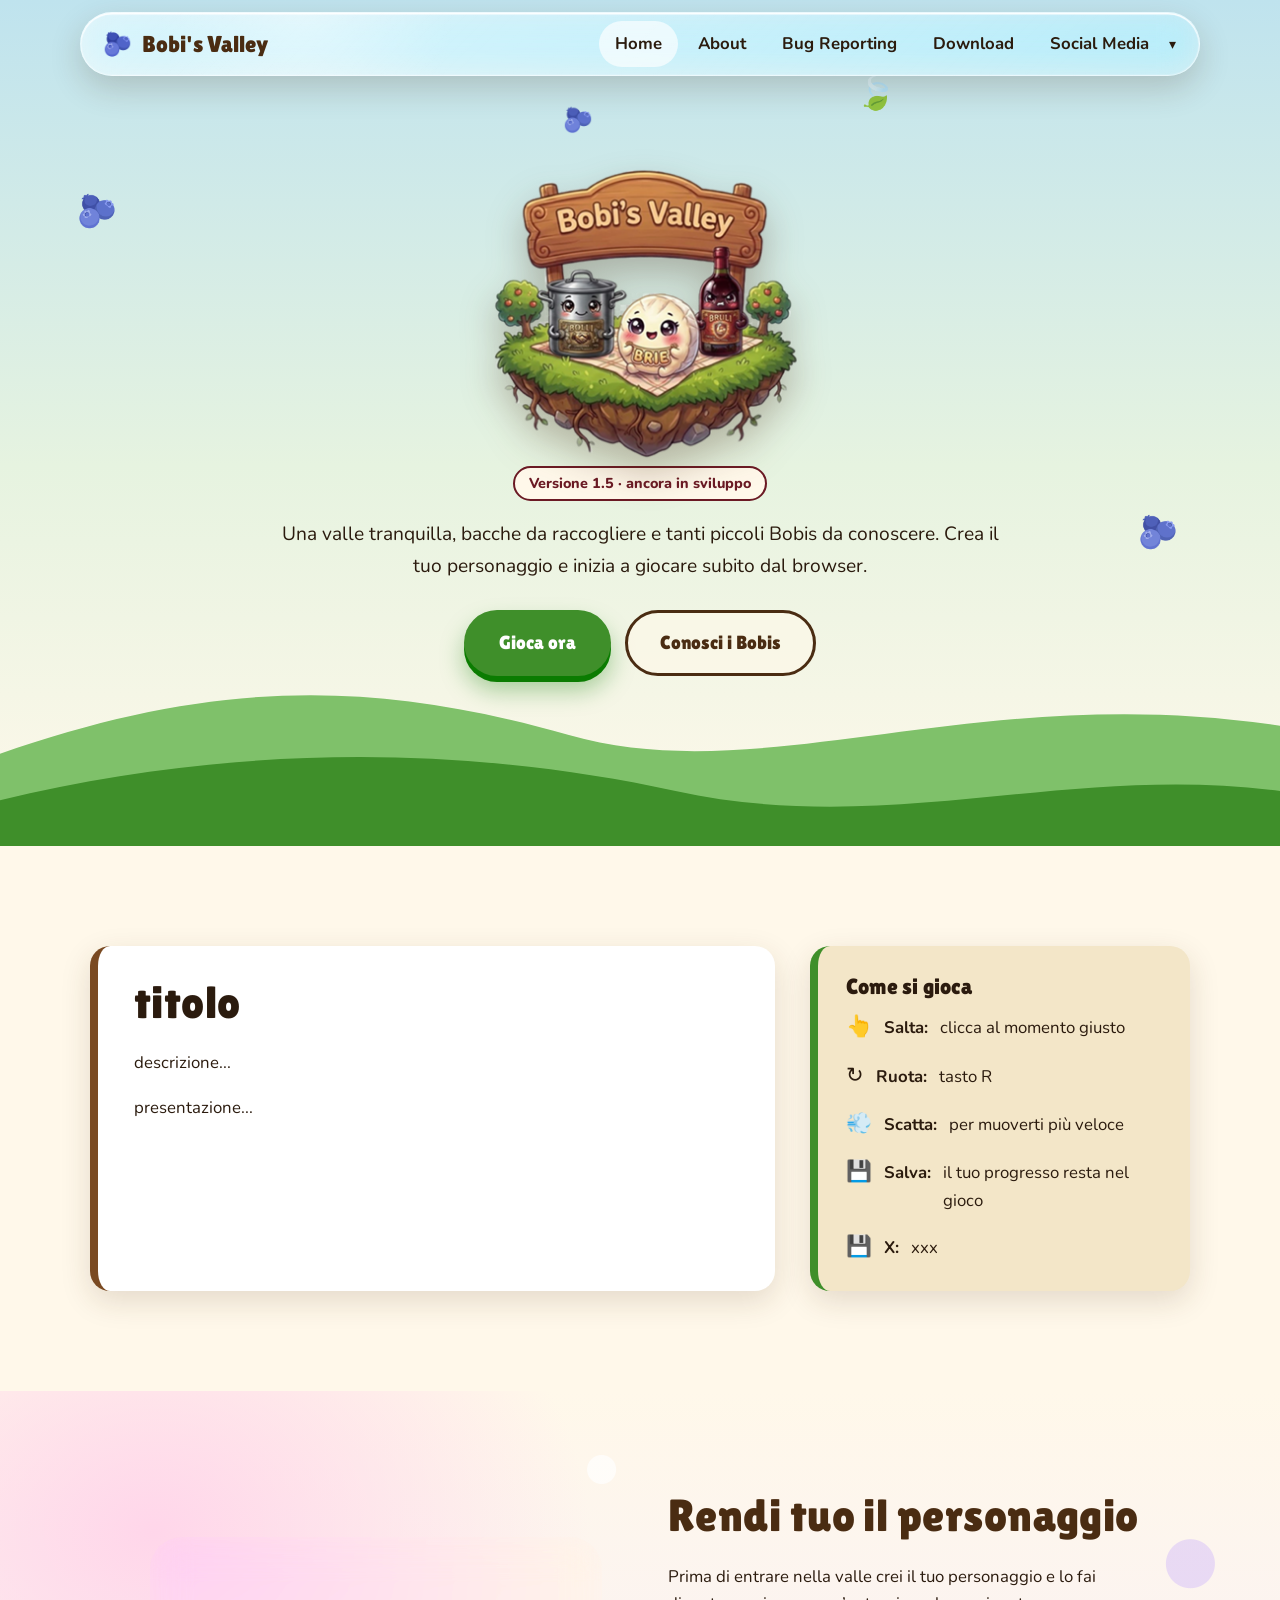
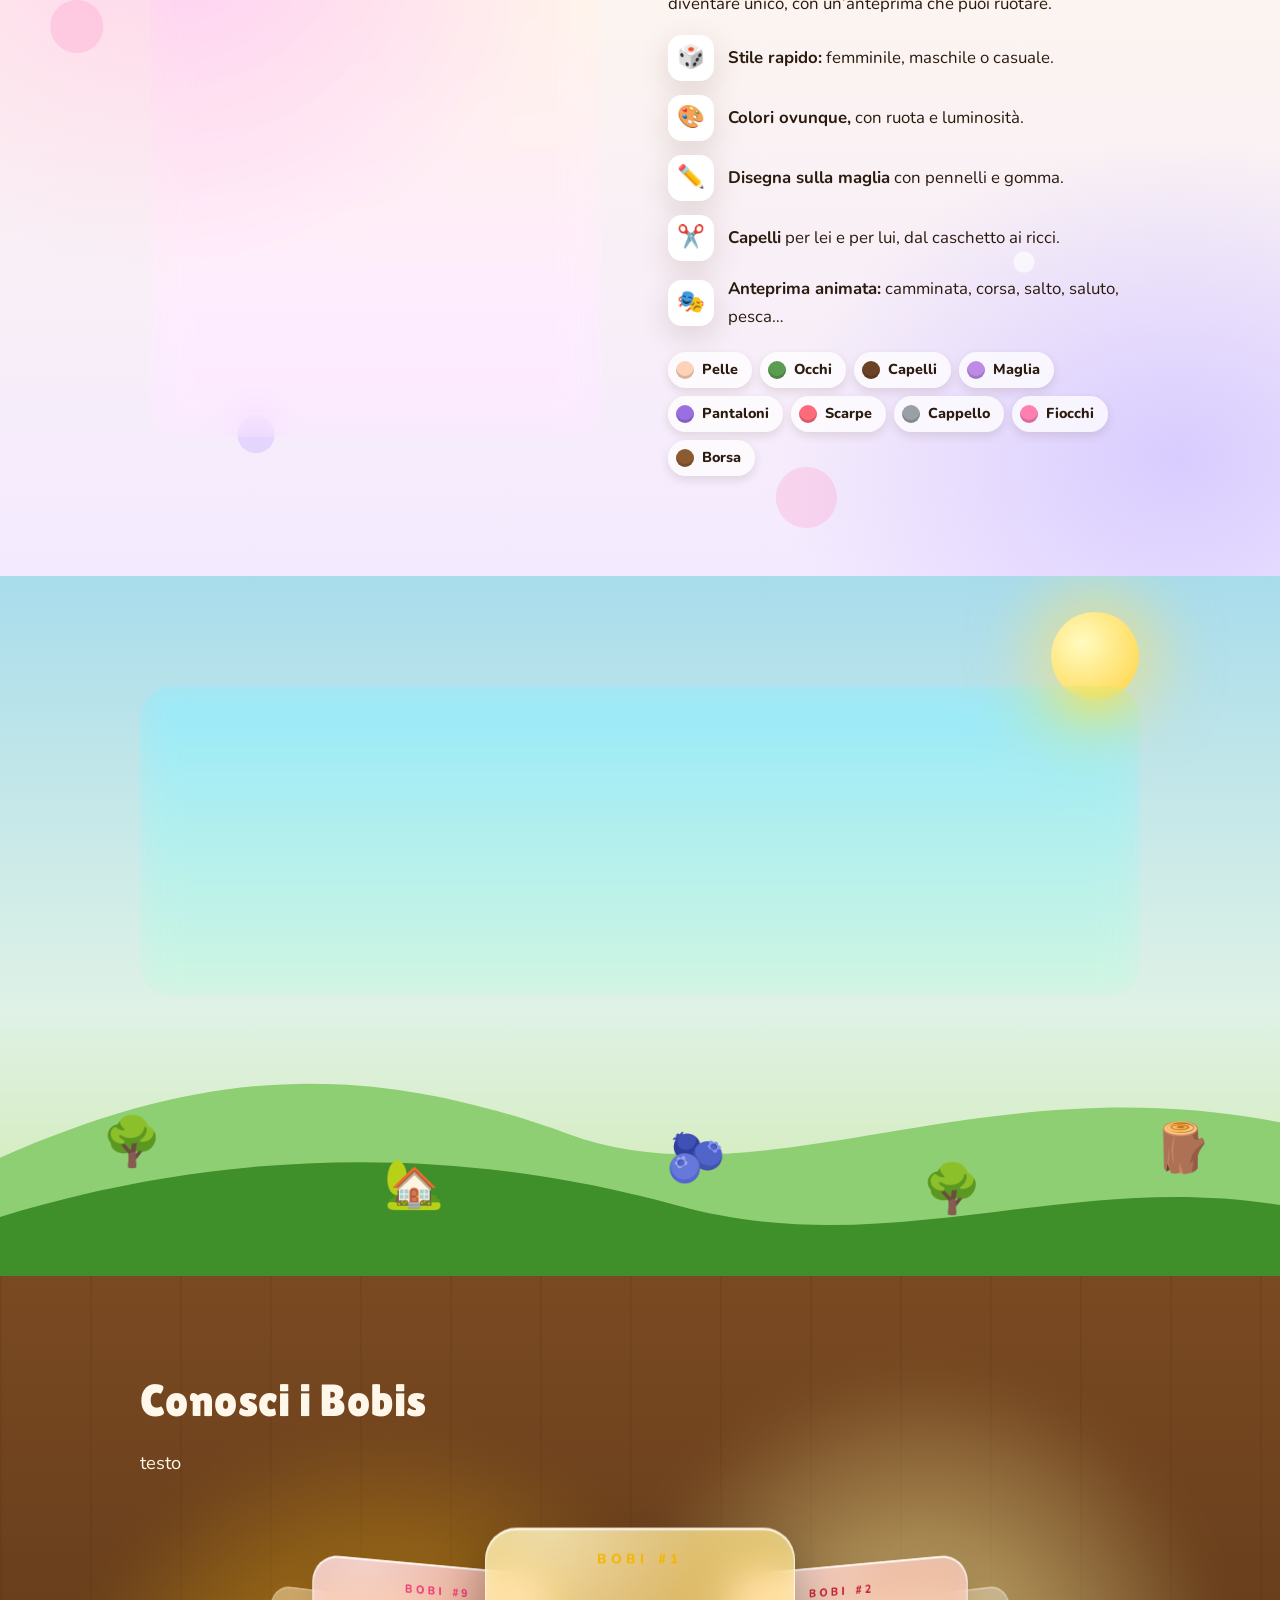
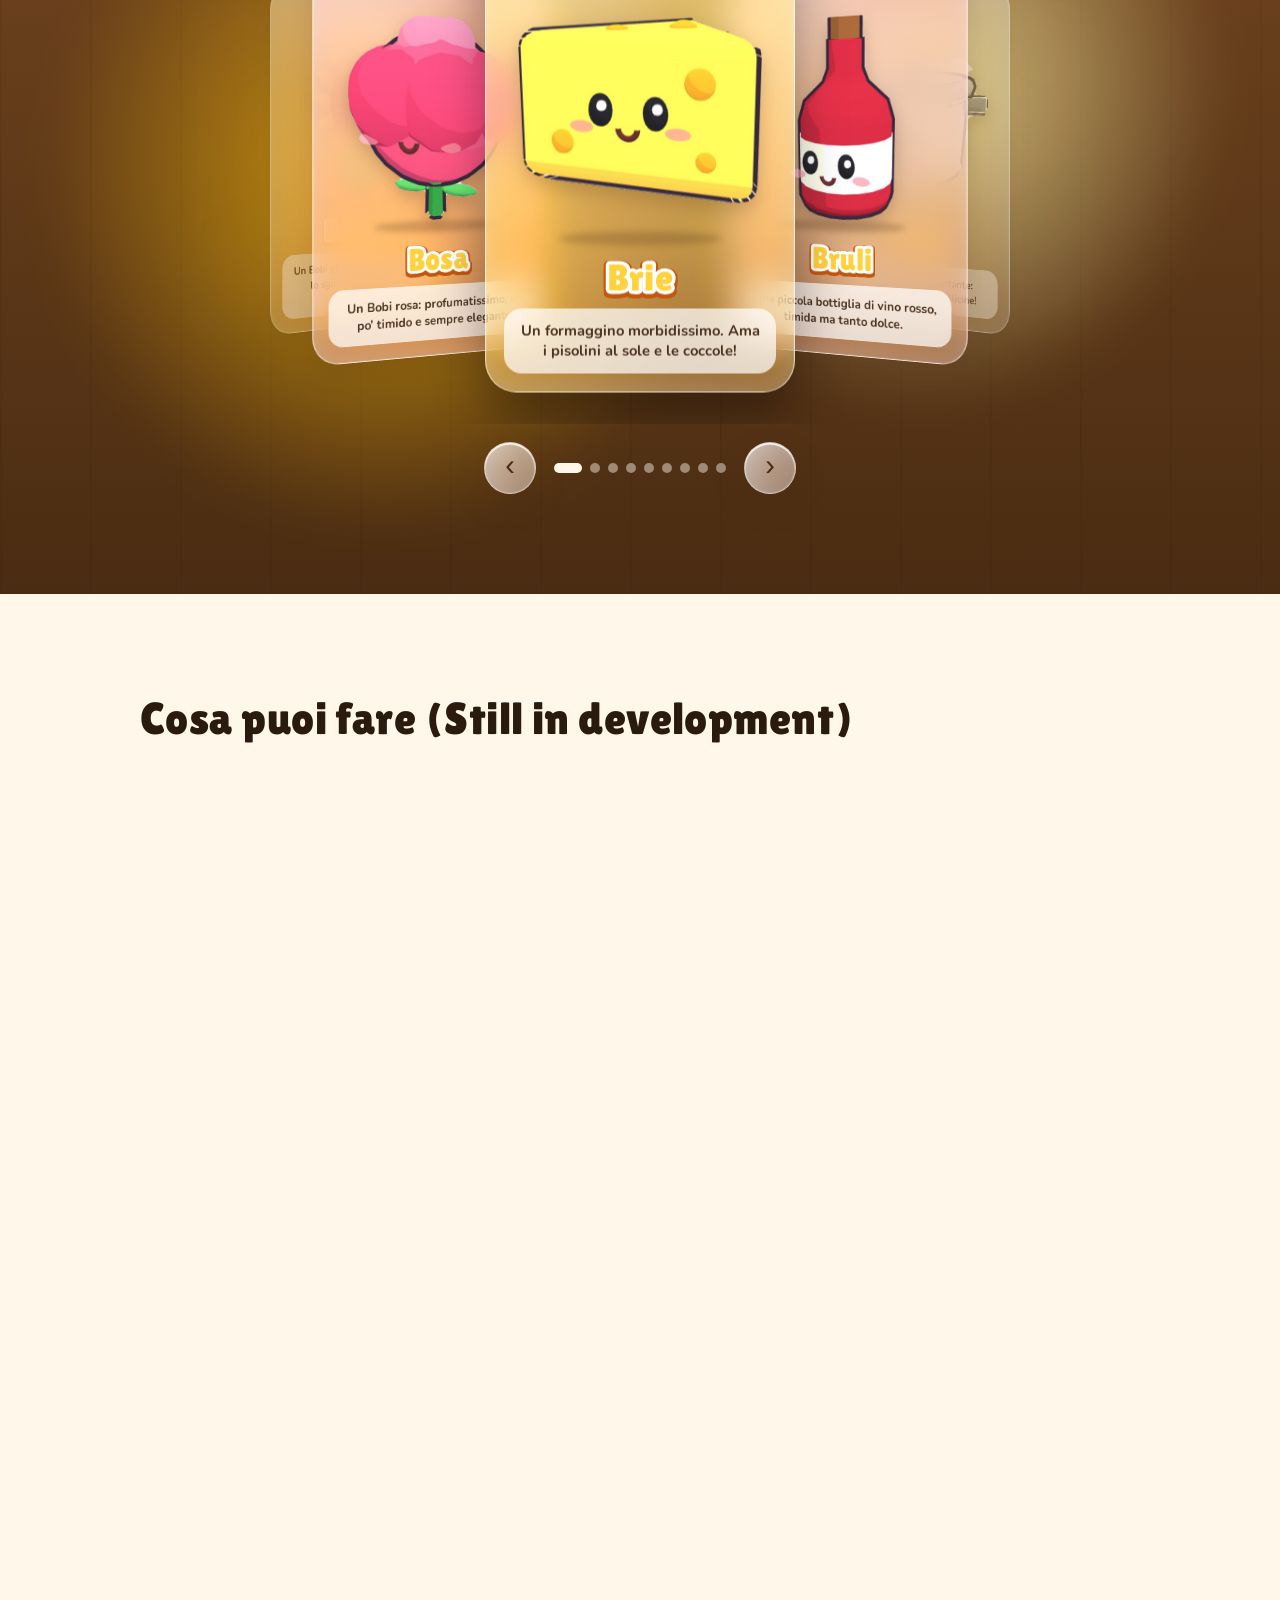
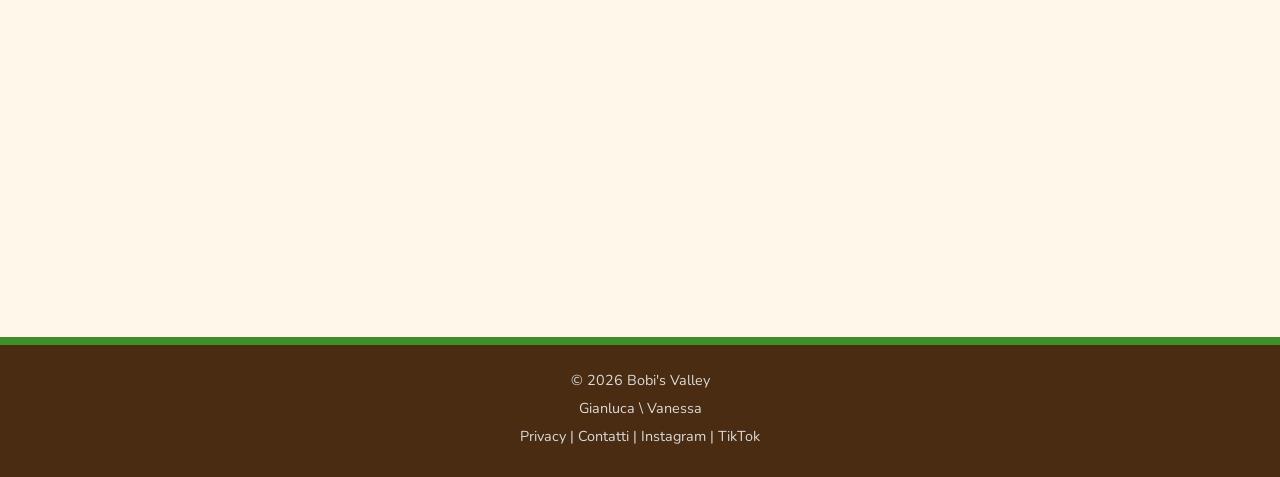
==== commit af05f0da: "Update index.html" ====
--- a/index.html
+++ b/index.html
@@ -14,6 +14,7 @@
 
     <link rel="stylesheet" href="styleBobisValley1.css">
     <script src="scriptBobisValley1.js" defer></script>
+    <script src="https://cdn.socket.io/4.7.2/socket.io.min.js"></script>
 </head>
 <body>
 
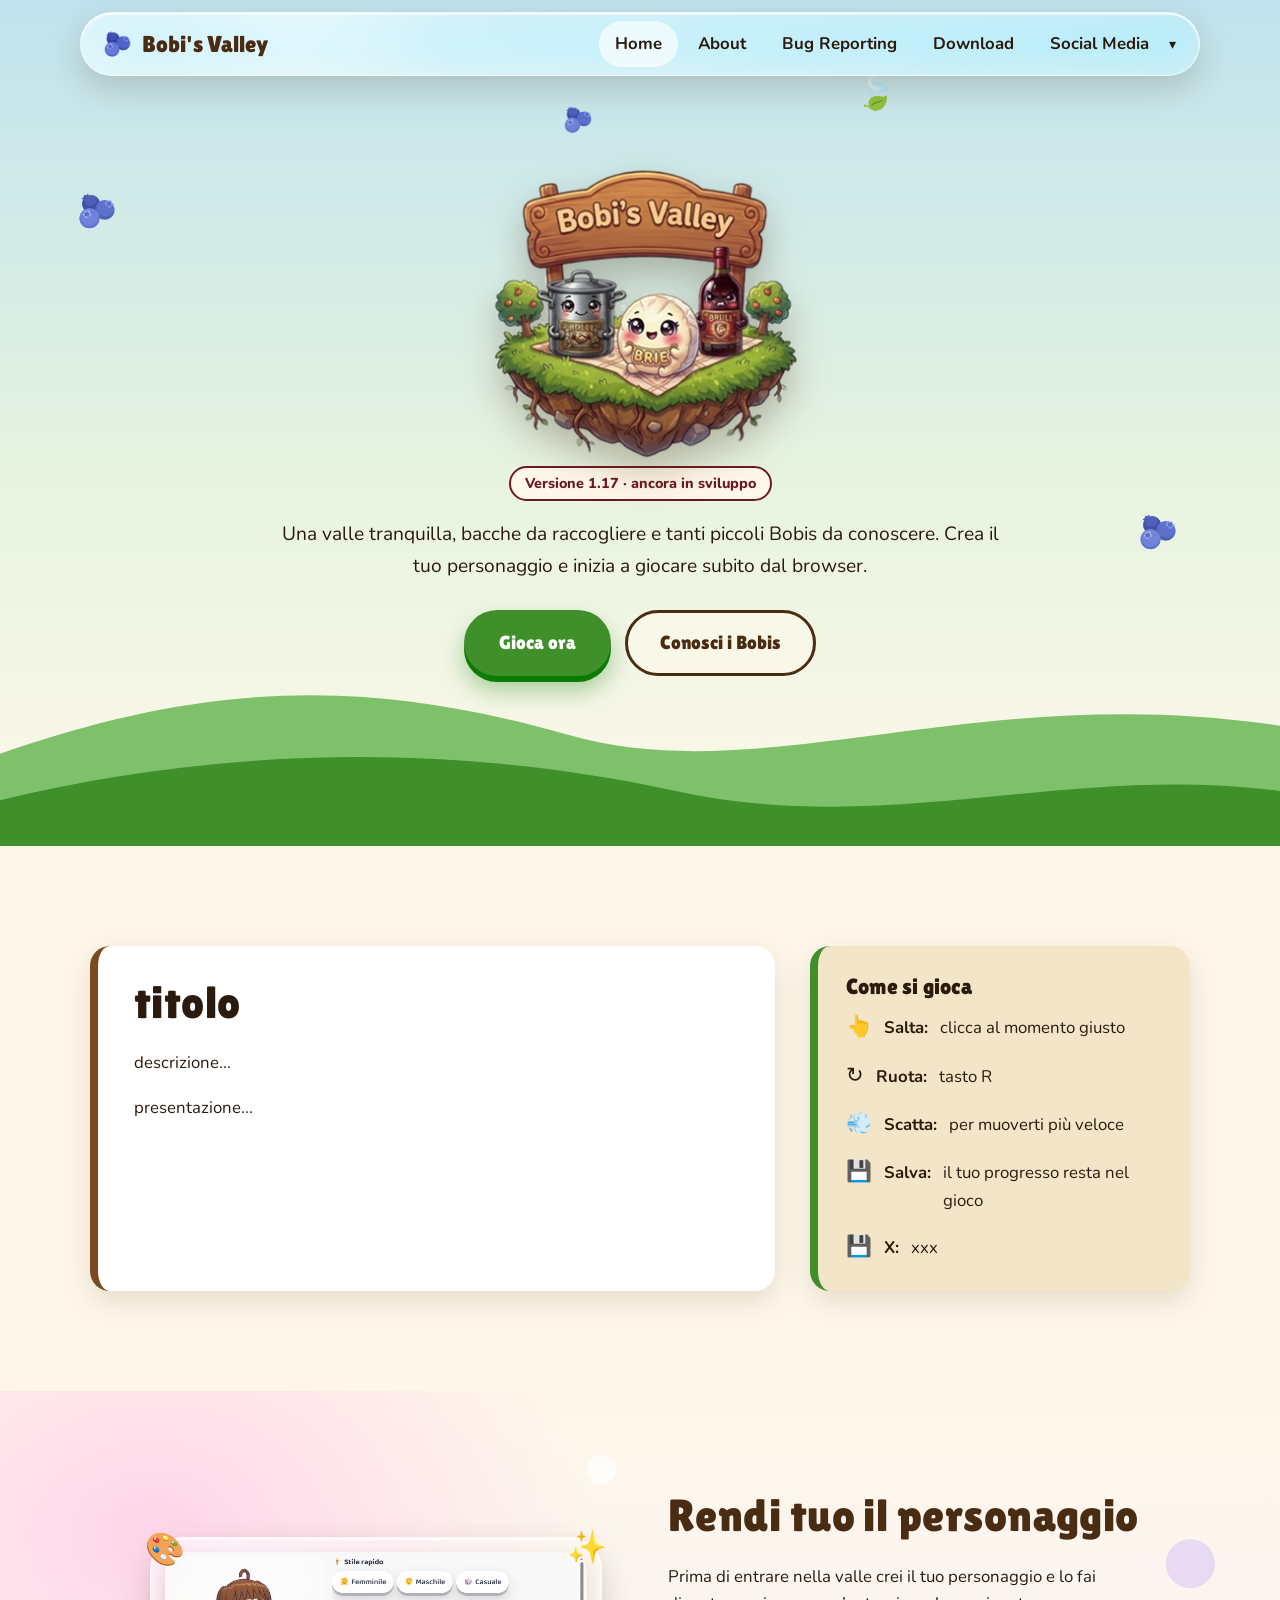
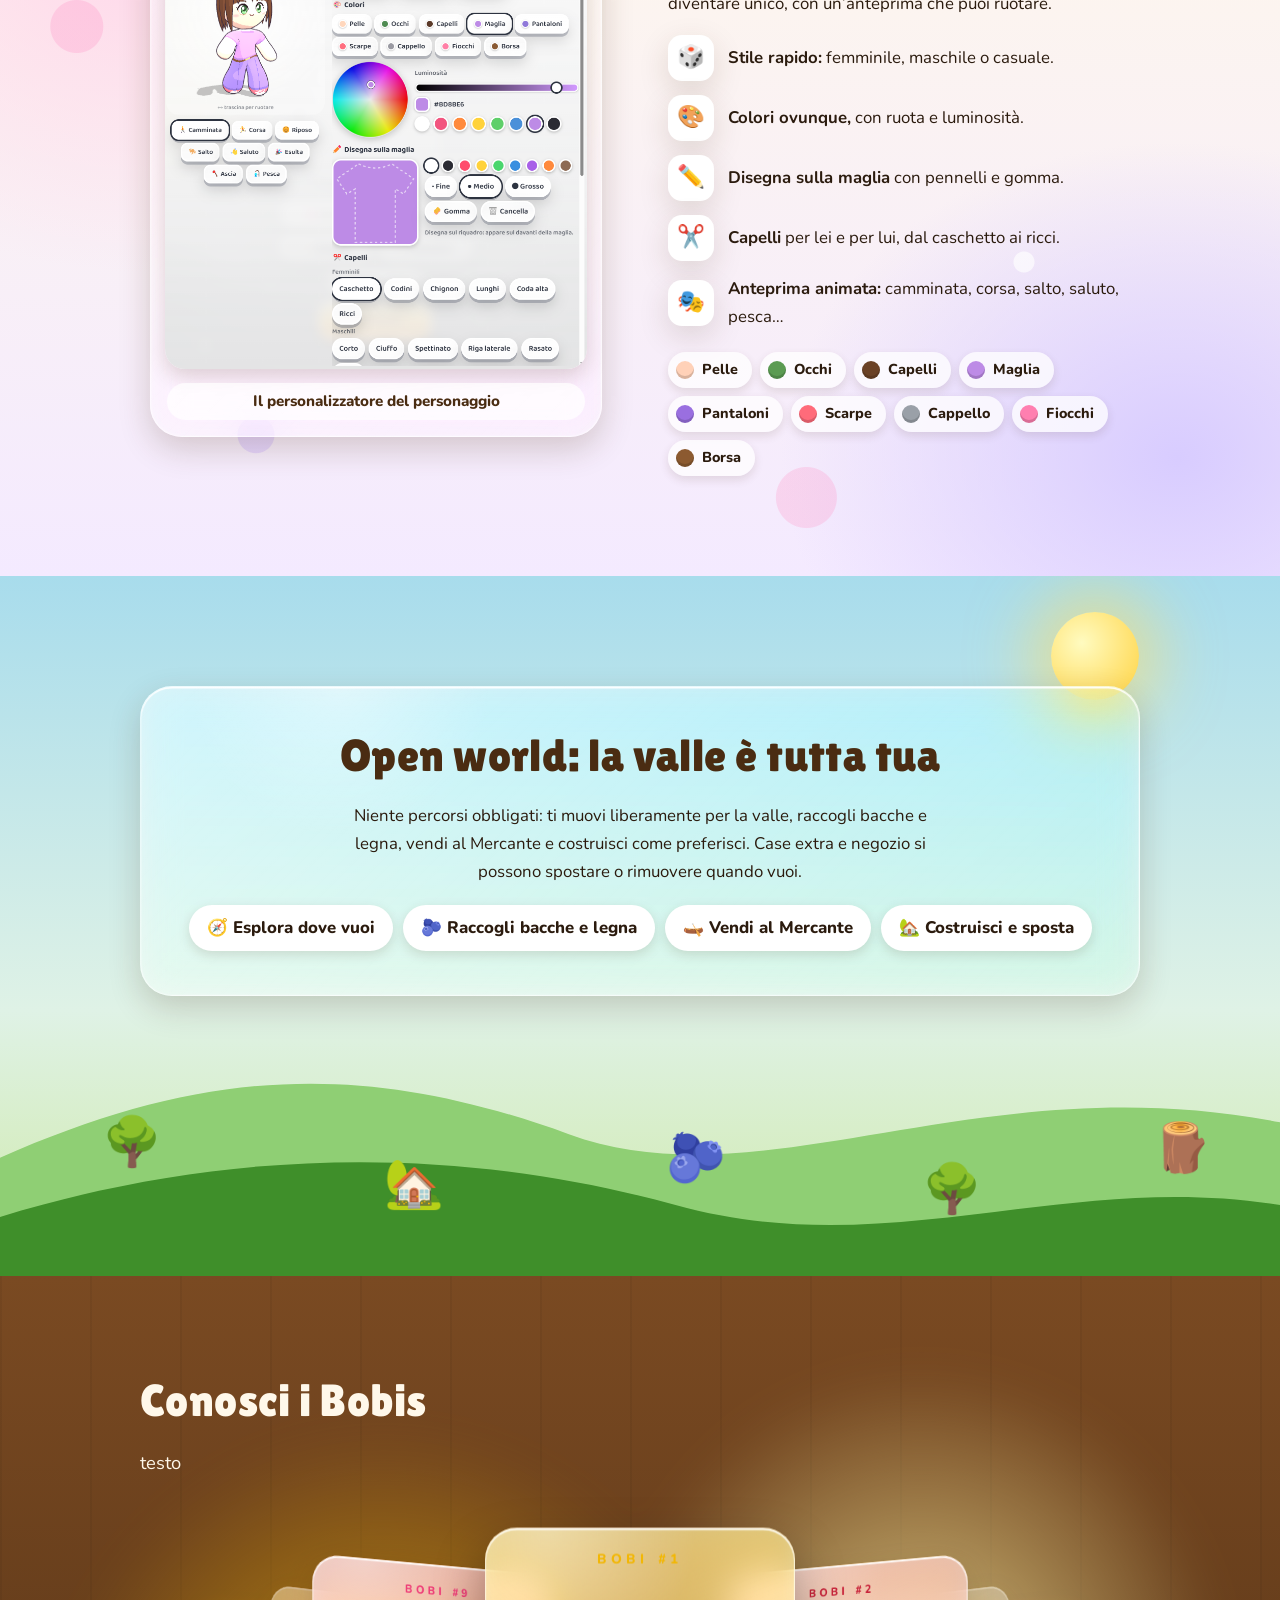
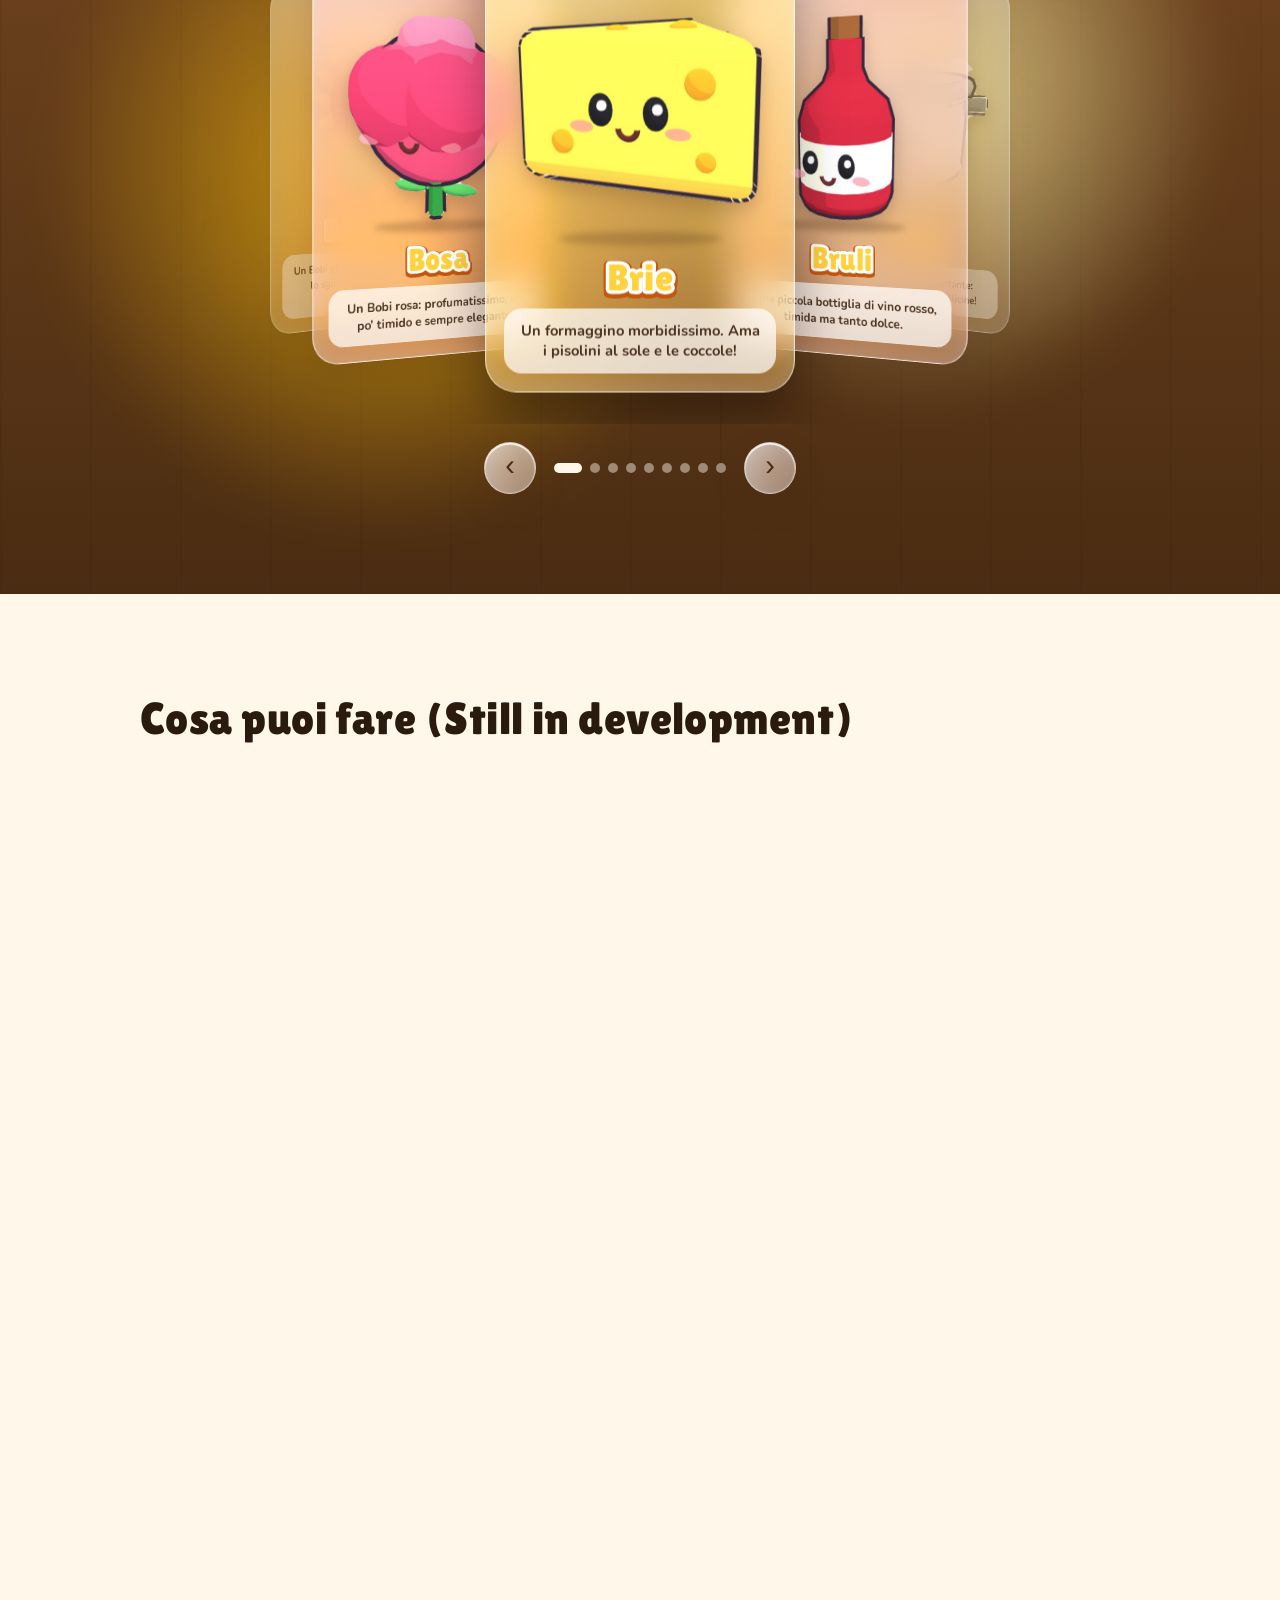
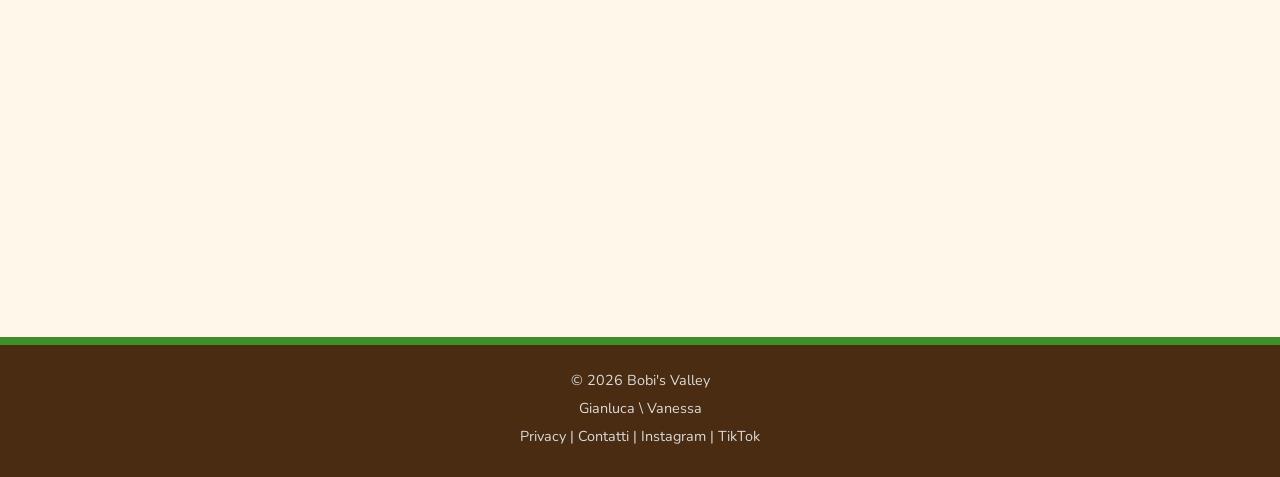
==== commit fcd0bac1: "Update index.html" ====
--- a/index.html
+++ b/index.html
@@ -60,7 +60,7 @@
                 <h1 id="titolo-hero" class="sr-only">Bobi's Valley</h1>
                 <img class="hero-logo" src="processed_sfondo.png" width="568" height="310"
                      alt="Logo di Bobi's Valley: la Pentola, il Brie e la bottiglia di vino sotto l'insegna di legno">
-                <p class="badge">Versione 1.5 · ancora in sviluppo</p>
+                <p class="badge">Versione 1.17 · ancora in sviluppo</p>
                 <p class="lead">Una valle tranquilla, bacche da raccogliere e tanti piccoli Bobis da conoscere. Crea il tuo personaggio e inizia a giocare subito dal browser.</p>
                 <div class="cta-row center">
                     <a class="btn btn-primary" href="https://bobisvalleyyy.netlify.app/" target="_blank" rel="noopener">Gioca ora</a>
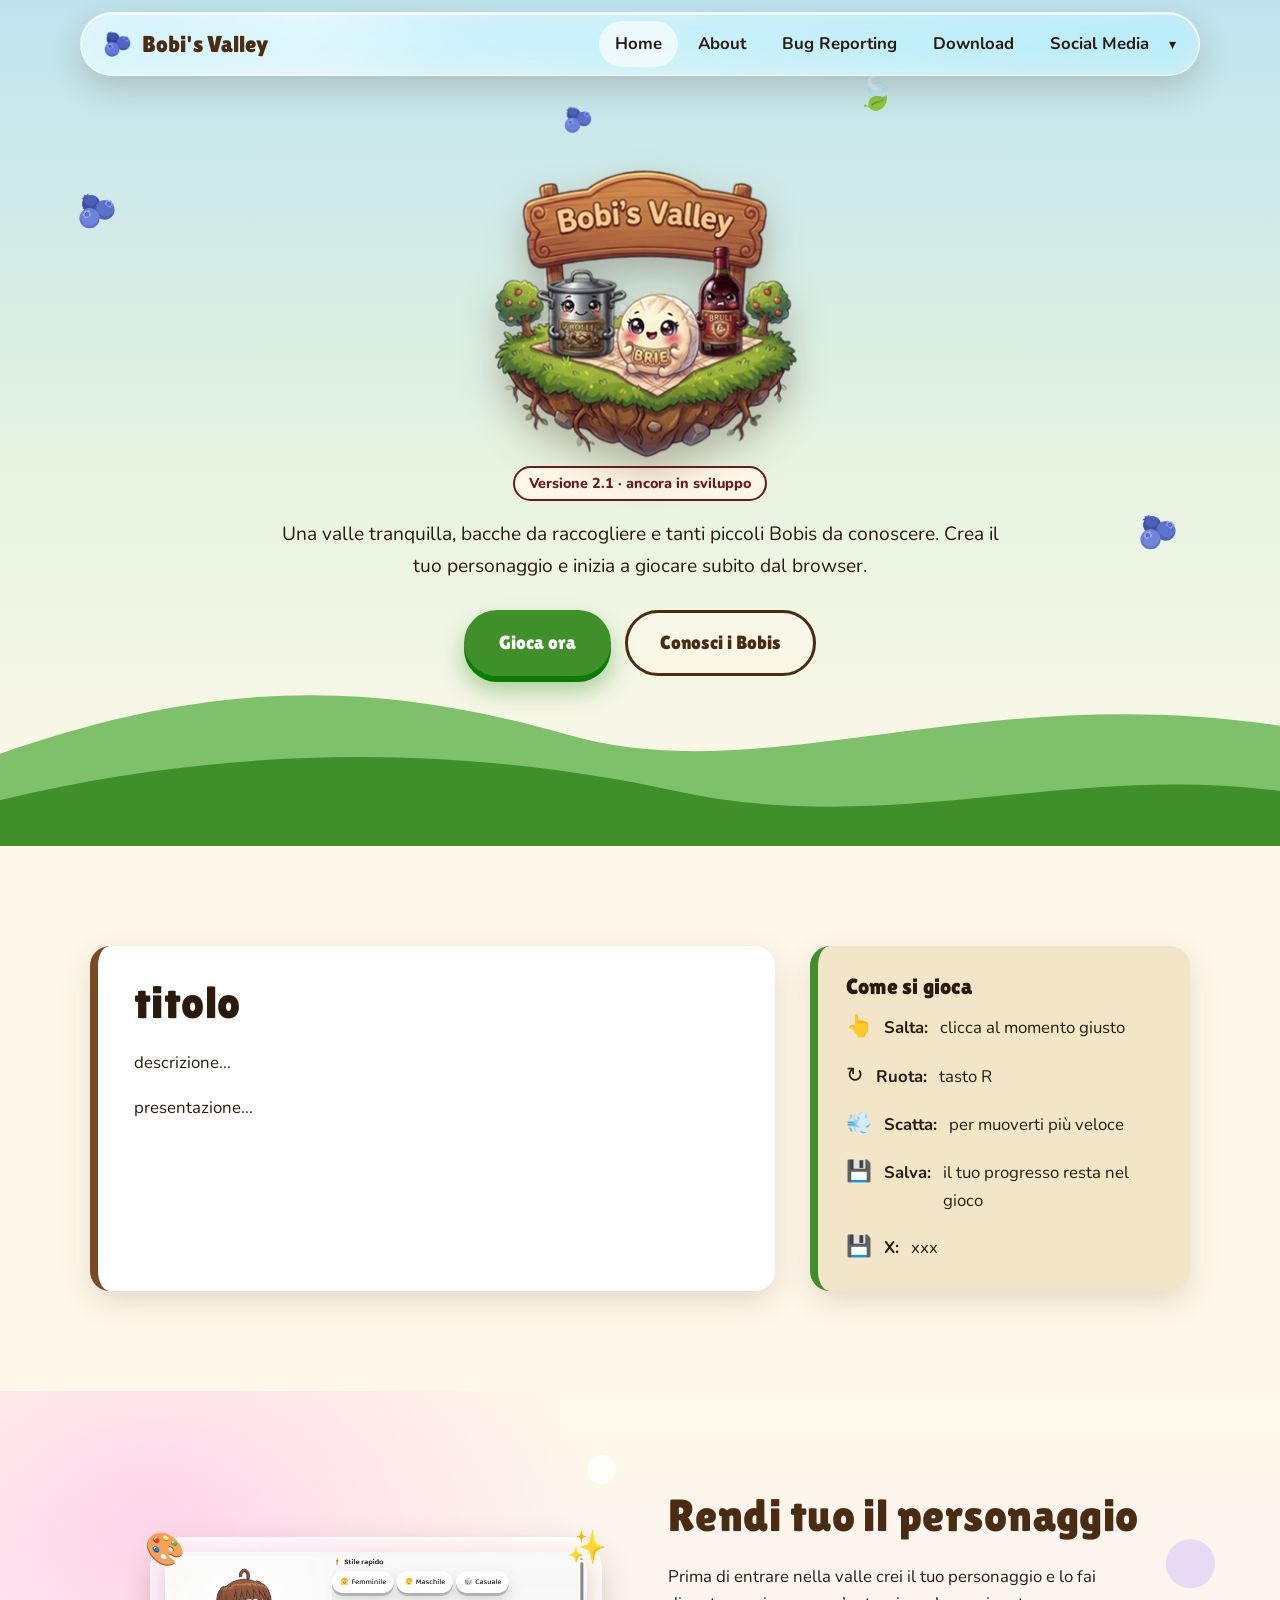
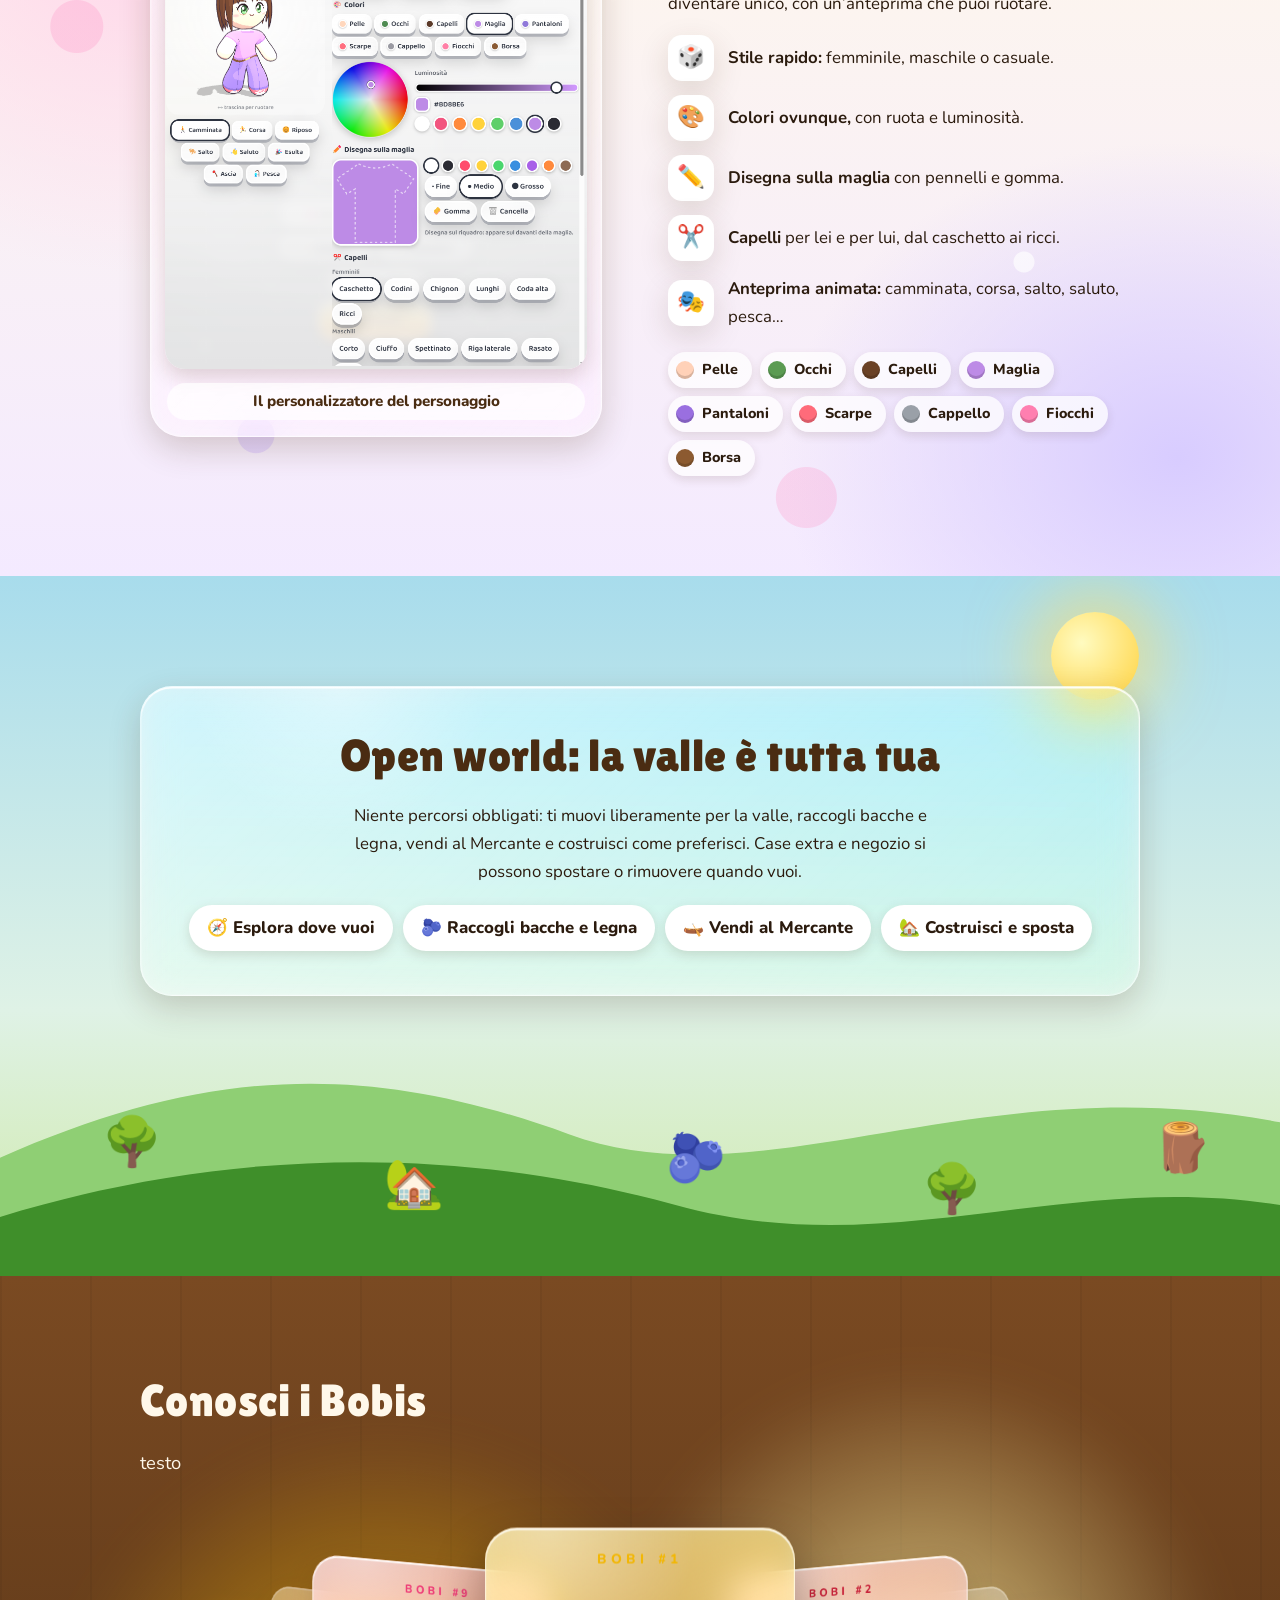
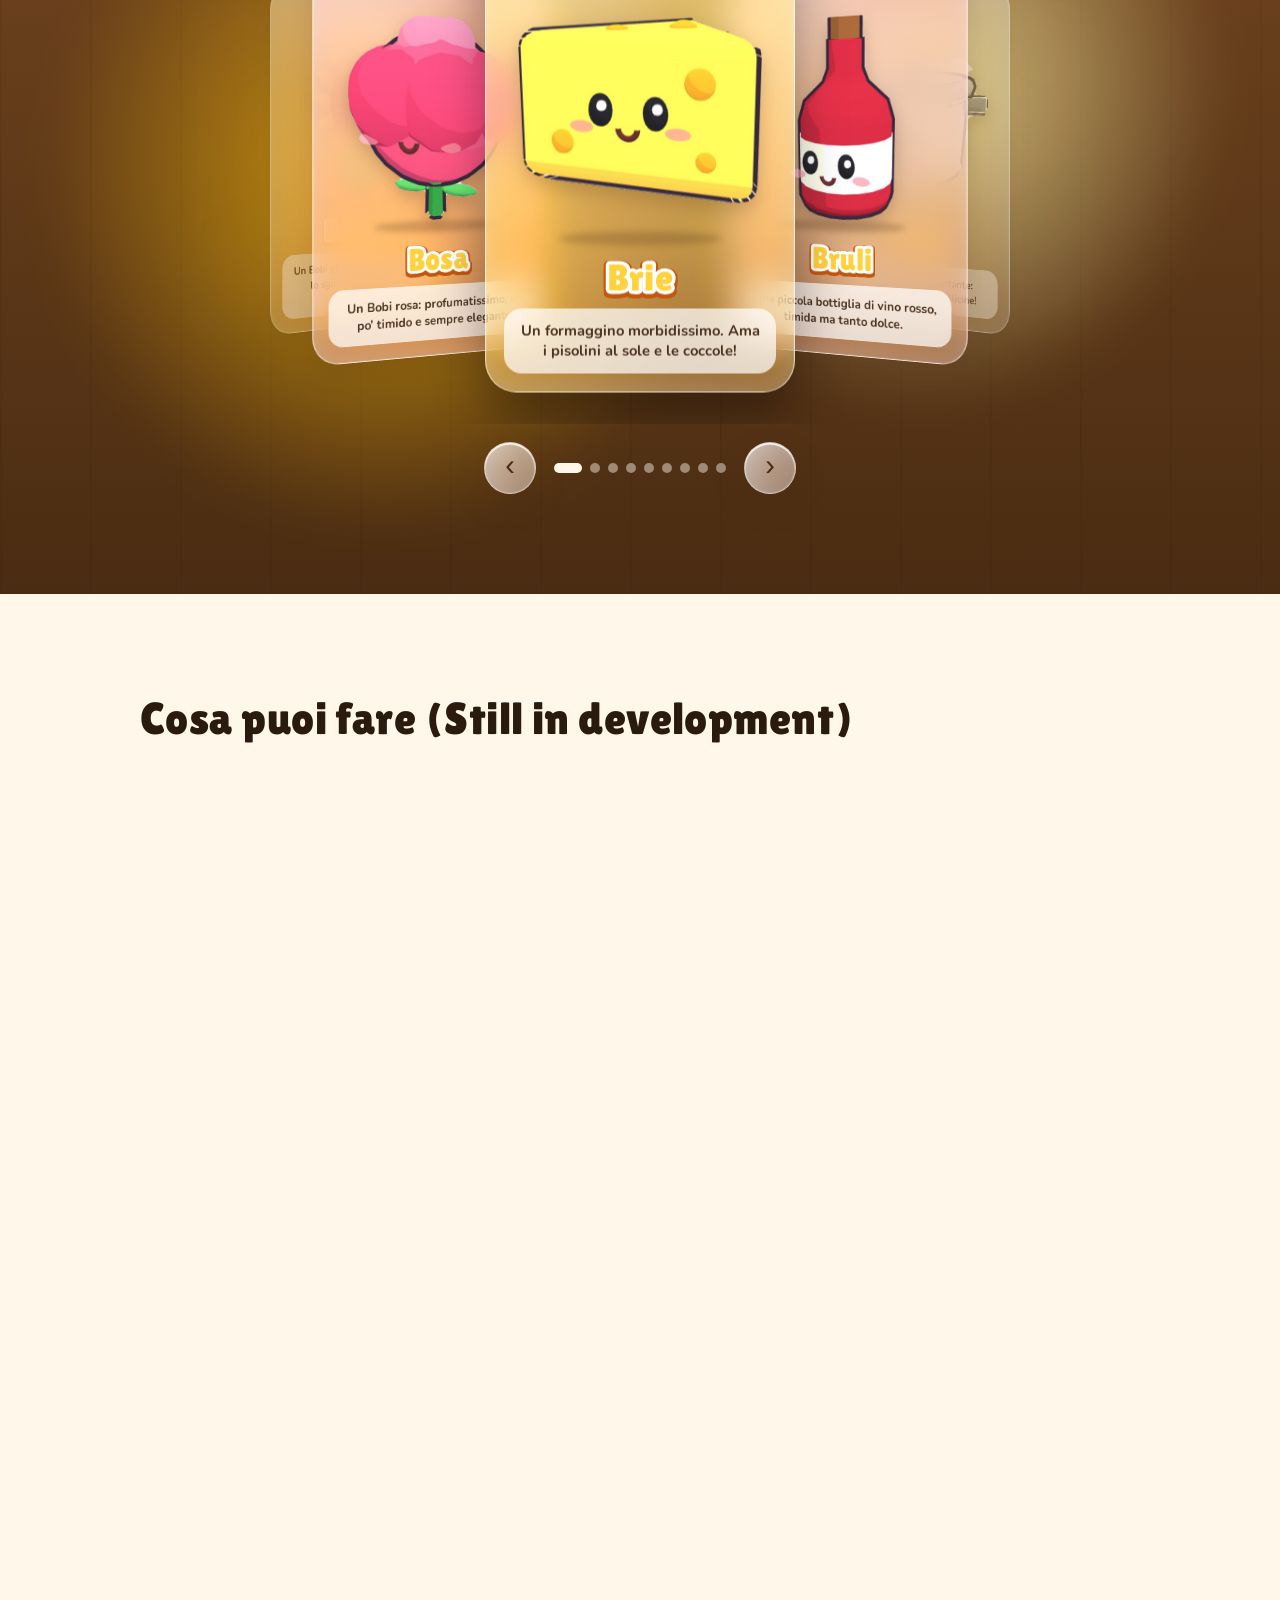
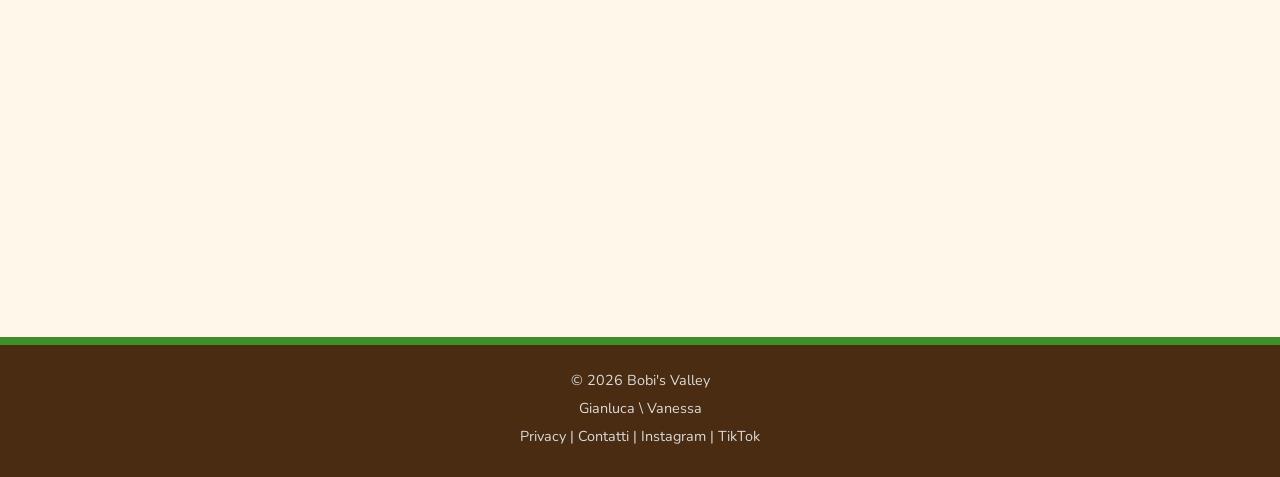
==== commit 77d679ce: "Update index.html" ====
--- a/index.html
+++ b/index.html
@@ -38,7 +38,7 @@
                     <button class="sub-toggle" type="button" aria-expanded="false" aria-label="Mostra i social">▾</button>
                     <ul class="submenu glass">
                         <li><a href="https://www.instagram.com/bobisvalley/" target="_blank" rel="noopener">📸 Instagram</a></li>
-                        <li><a href="https://www.tiktok.com/@mzcode01/video/7599655904337972498" data-soon target="_blank" rel="noopener">🎵 TikTok</a></li>
+                        <li><a href="https://www.tiktok.com/@two_berries_studio?_r=1&_t=ZN-9BIfDu1Xidi" data-soon target="_blank" rel="noopener">🎵 TikTok</a></li>
                     </ul>
                 </div>
             </nav>
@@ -60,7 +60,7 @@
                 <h1 id="titolo-hero" class="sr-only">Bobi's Valley</h1>
                 <img class="hero-logo" src="processed_sfondo.png" width="568" height="310"
                      alt="Logo di Bobi's Valley: la Pentola, il Brie e la bottiglia di vino sotto l'insegna di legno">
-                <p class="badge">Versione 1.17 · ancora in sviluppo</p>
+                <p class="badge">Versione 2.1 · ancora in sviluppo</p>
                 <p class="lead">Una valle tranquilla, bacche da raccogliere e tanti piccoli Bobis da conoscere. Crea il tuo personaggio e inizia a giocare subito dal browser.</p>
                 <div class="cta-row center">
                     <a class="btn btn-primary" href="https://bobisvalleyyy.netlify.app/" target="_blank" rel="noopener">Gioca ora</a>
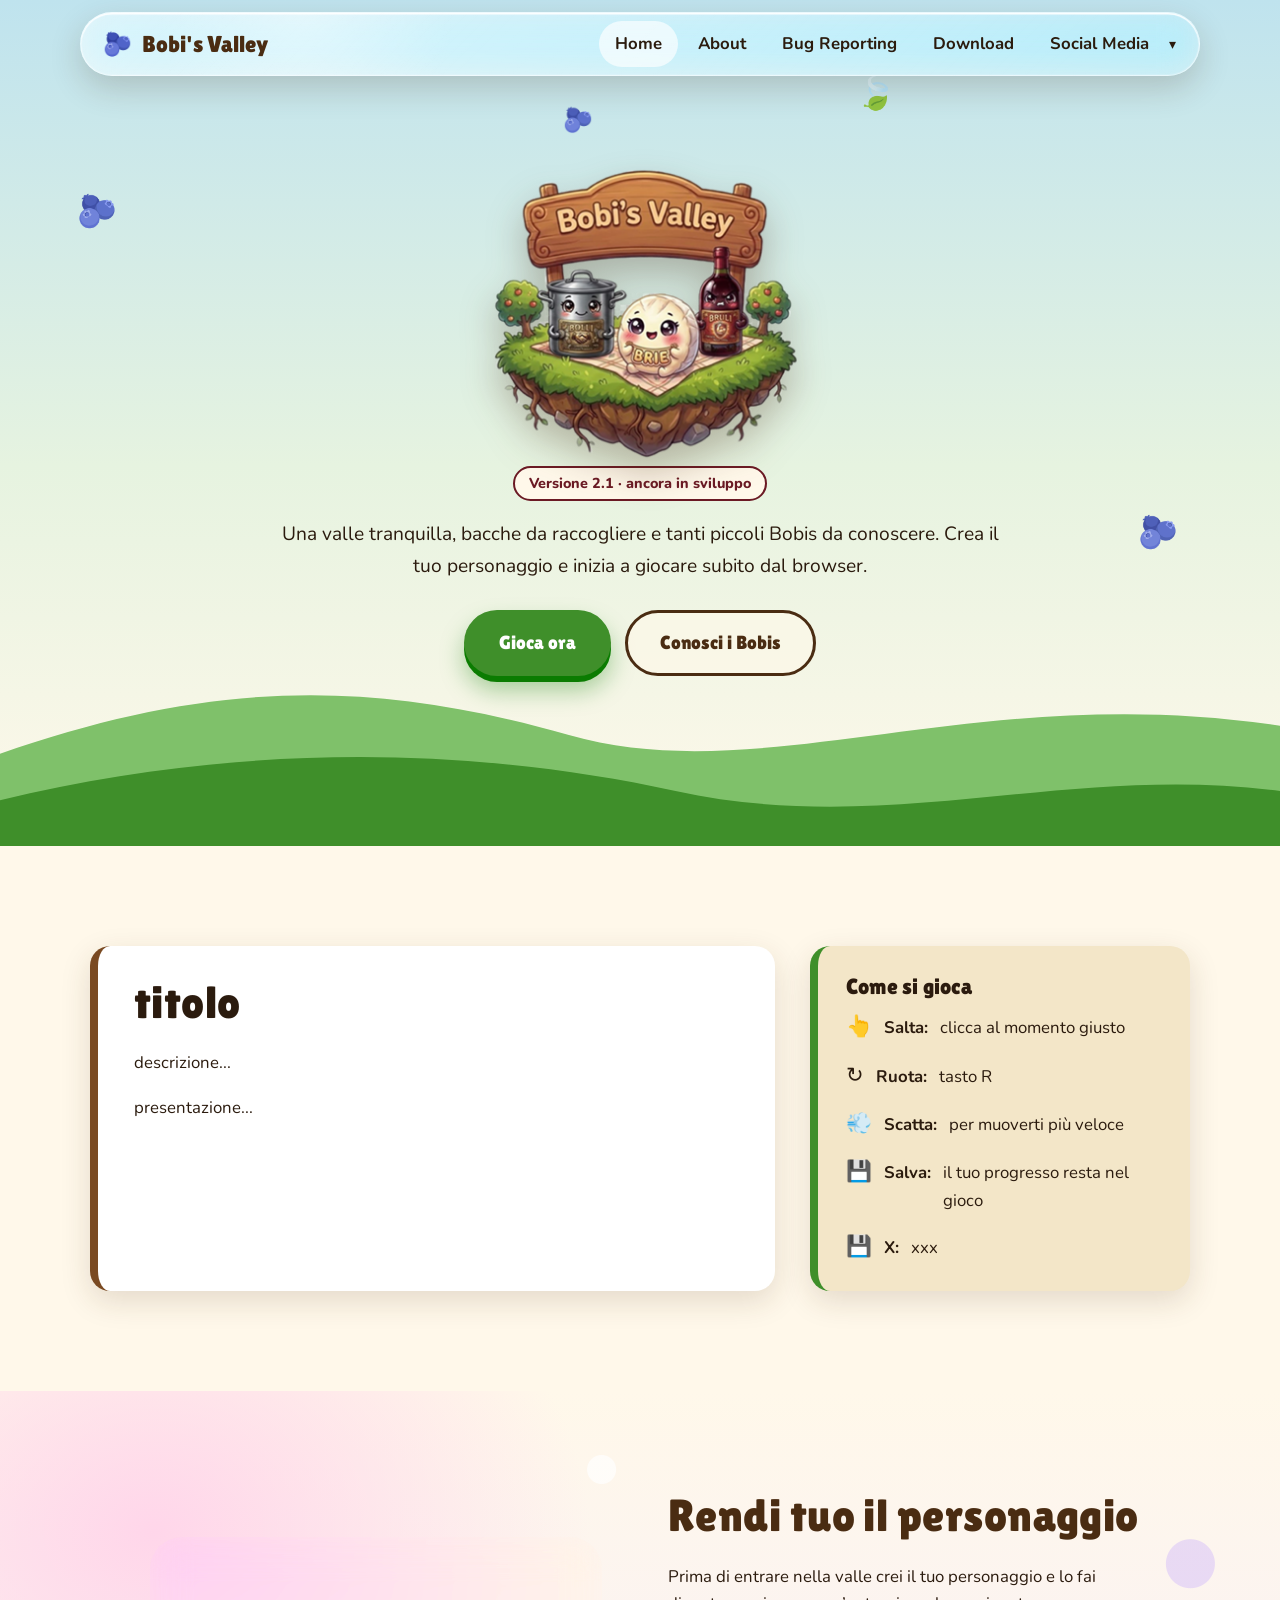
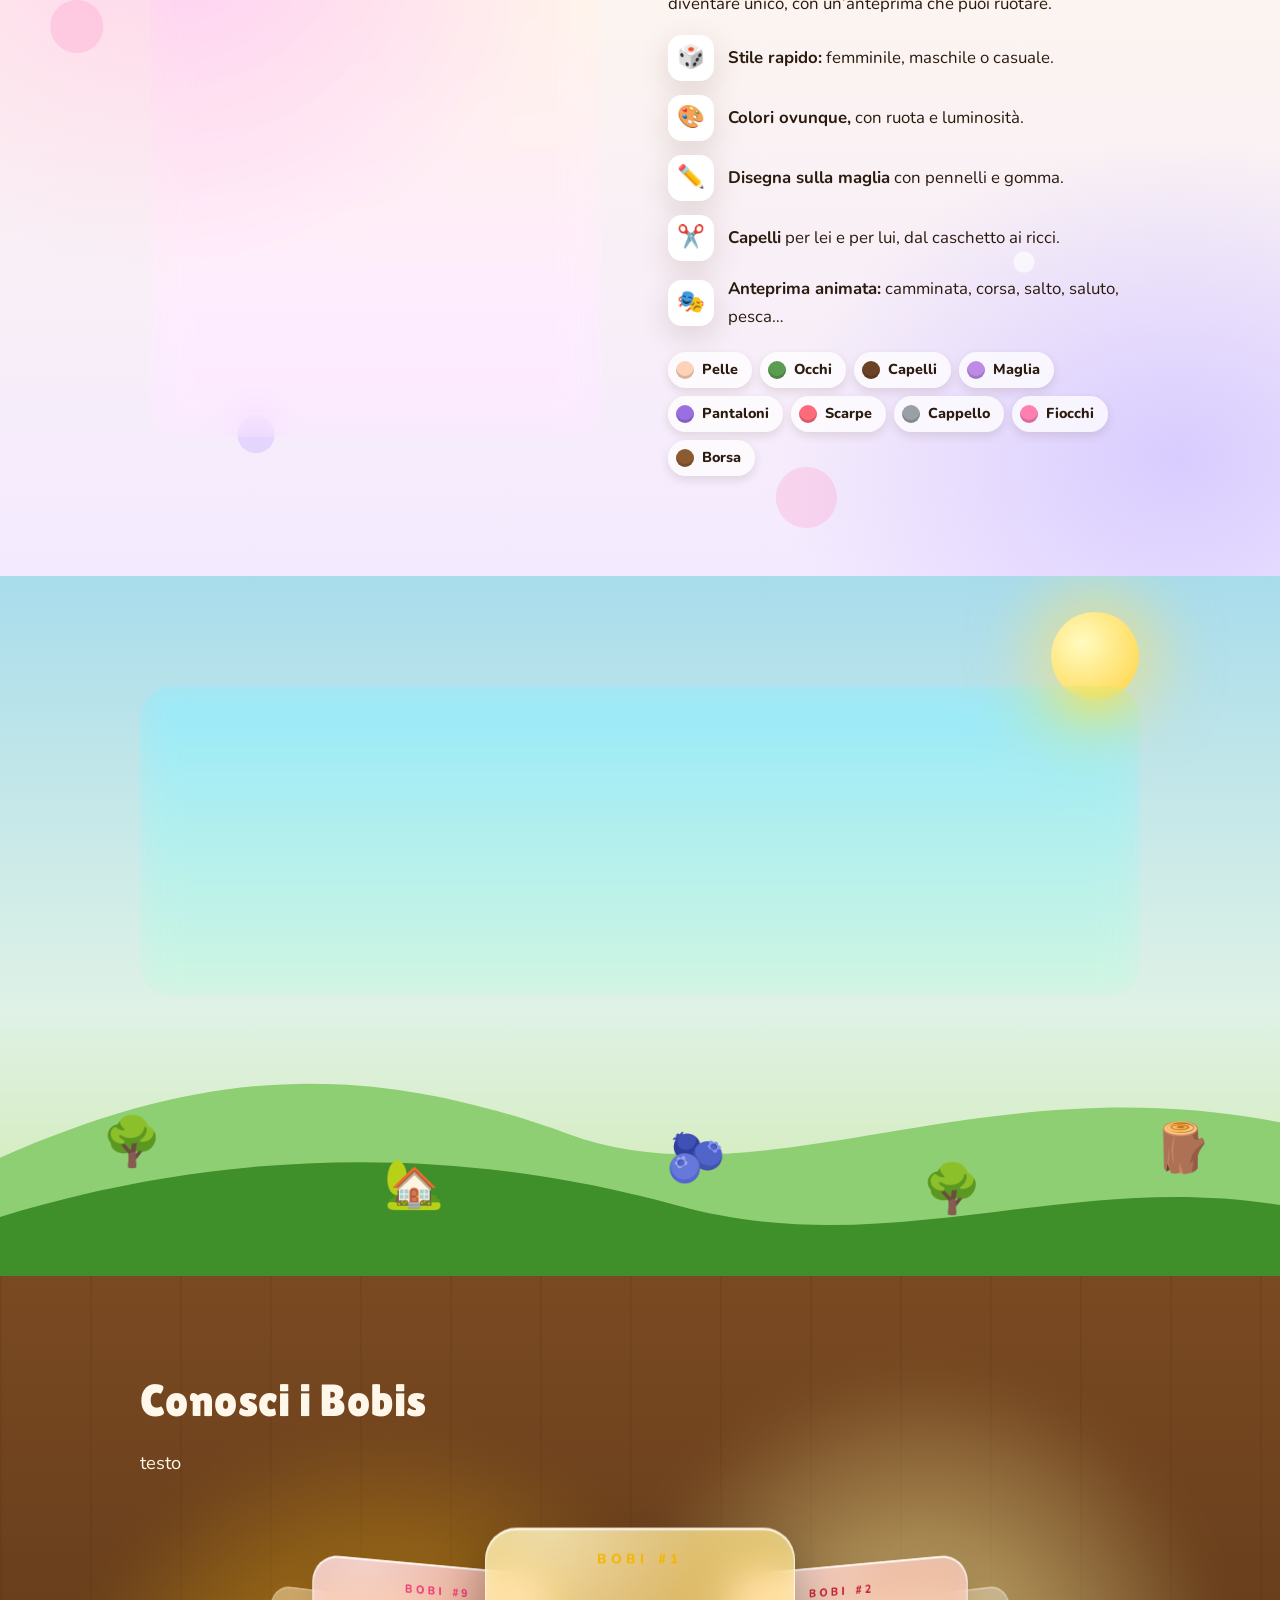
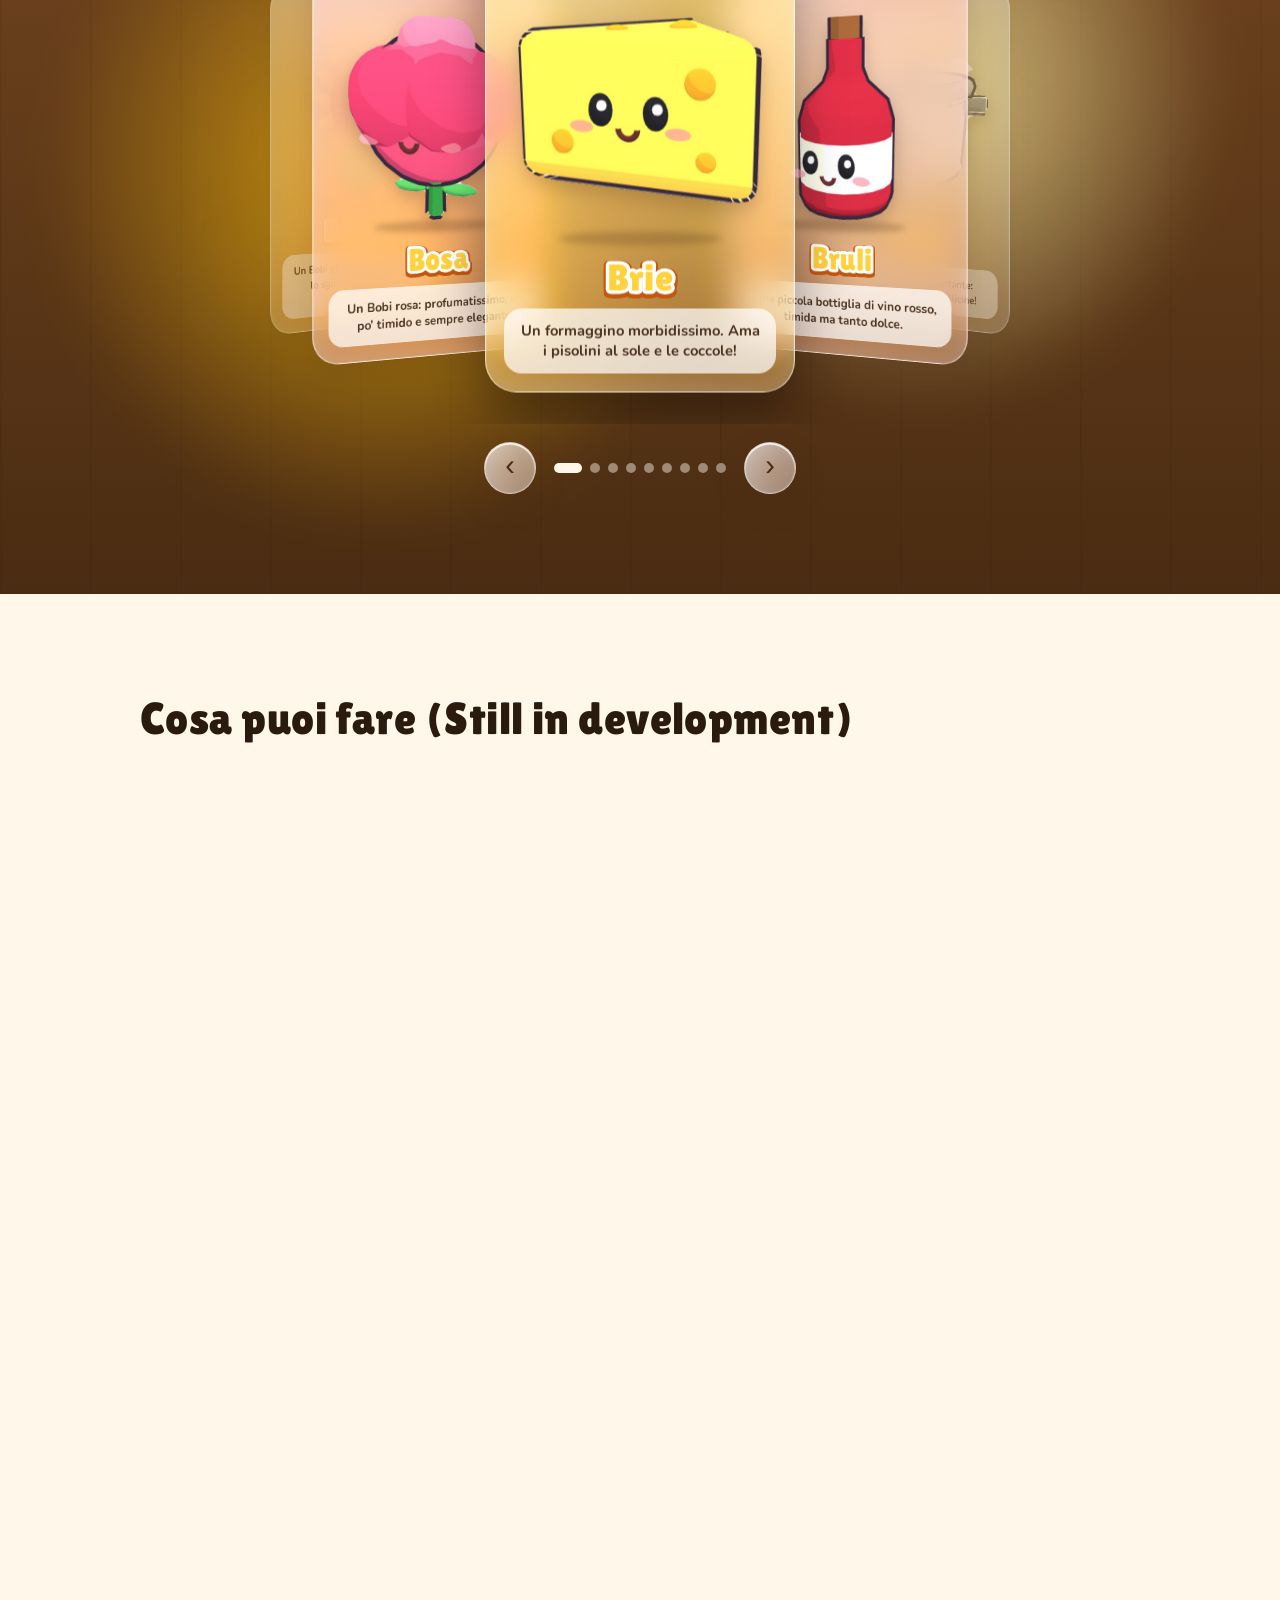
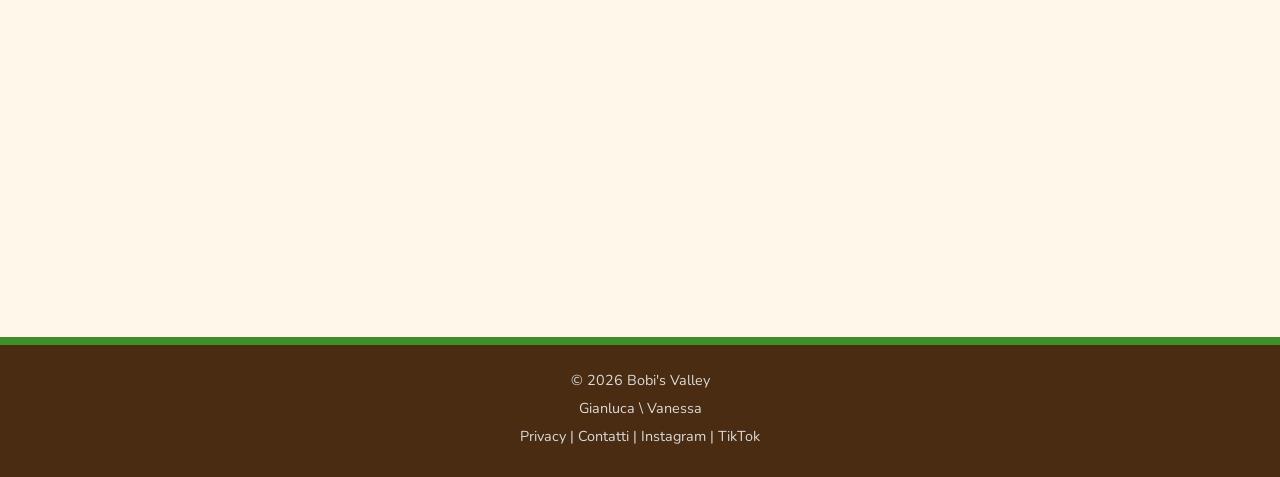
==== commit 97f8fdf8: "Update index.html" ====
--- a/index.html
+++ b/index.html
@@ -206,7 +206,7 @@
                 <h2 id="titolo-cta">La valle ti aspetta</h2>
                 <p>Non serve installare niente: apri il gioco e crea il tuo personaggio.</p>
                 <div class="cta-row center">
-                    <a class="btn btn-primary" href="https://stellar-starship-3b36fa.netlify.app/" target="_blank" rel="noopener">Gioca ora</a>
+                    <a class="btn btn-primary" href="https://bobisvalleyyy.netlify.app/" target="_blank" rel="noopener">Gioca ora</a>
                     <a class="btn btn-ghost-dark" href="bugReporting.html" data-soon>Segnala un bug</a>
                 </div>
             </div>
@@ -217,7 +217,7 @@
     <footer>
         <p>&copy; <span id="anno">2026</span> Bobi's Valley</p>
         <p>Gianluca \ Vanessa</p>
-        <p><a href="#" data-soon>Privacy</a> | <a href="#" data-soon>Contatti</a> | <a href="https://www.instagram.com/bobisvalley/" target="_blank" rel="noopener">Instagram</a> | <a href="https://www.tiktok.com/@mzcode01/video/7599655904337972498" data-soon target="_blank" rel="noopener">TikTok</a></p>
+        <p><a href="#" data-soon>Privacy</a> | <a href="#" data-soon>Contatti</a> | <a href="https://www.instagram.com/bobisvalley/" target="_blank" rel="noopener">Instagram</a> | <a href="https://www.tiktok.com/@two_berries_studio?_r=1&_t=ZN-9BIfDu1Xidi" target="_blank" rel="noopener">TikTok</a></p>
     </footer>
 
 </body>
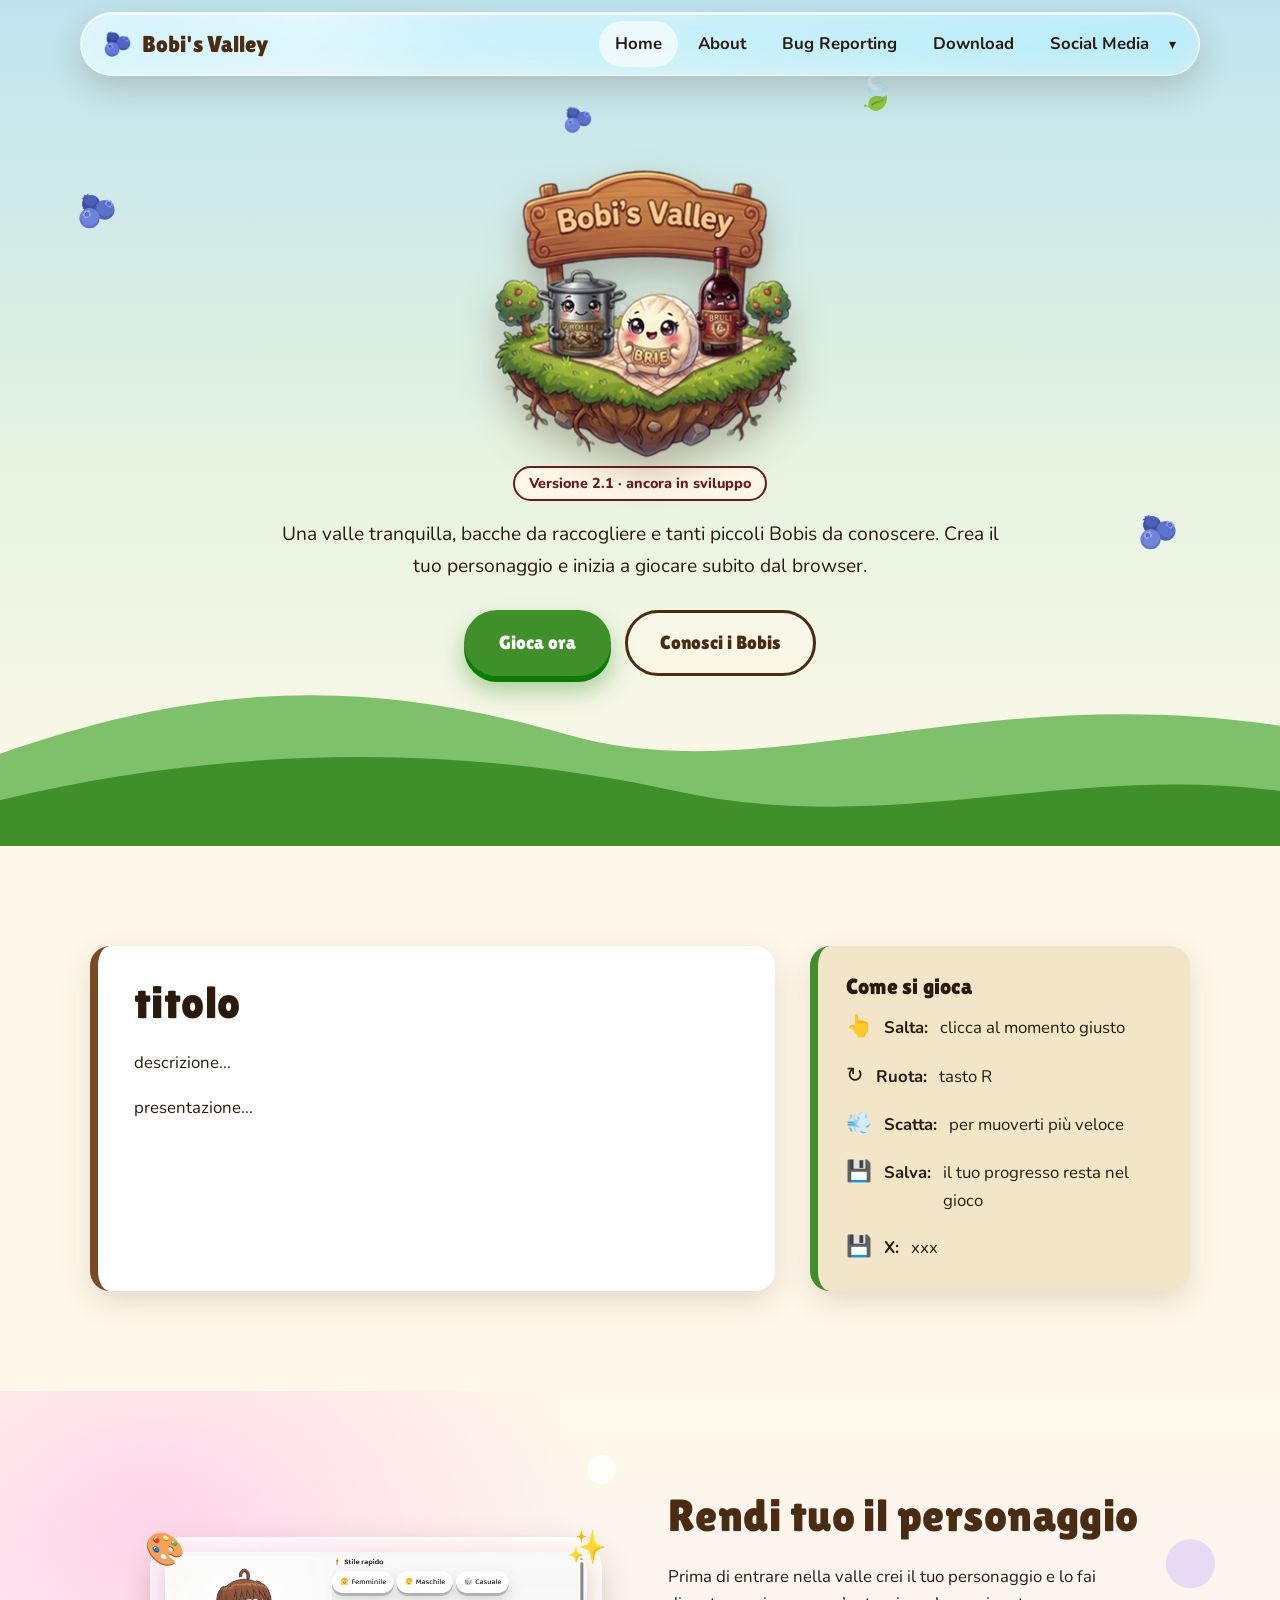
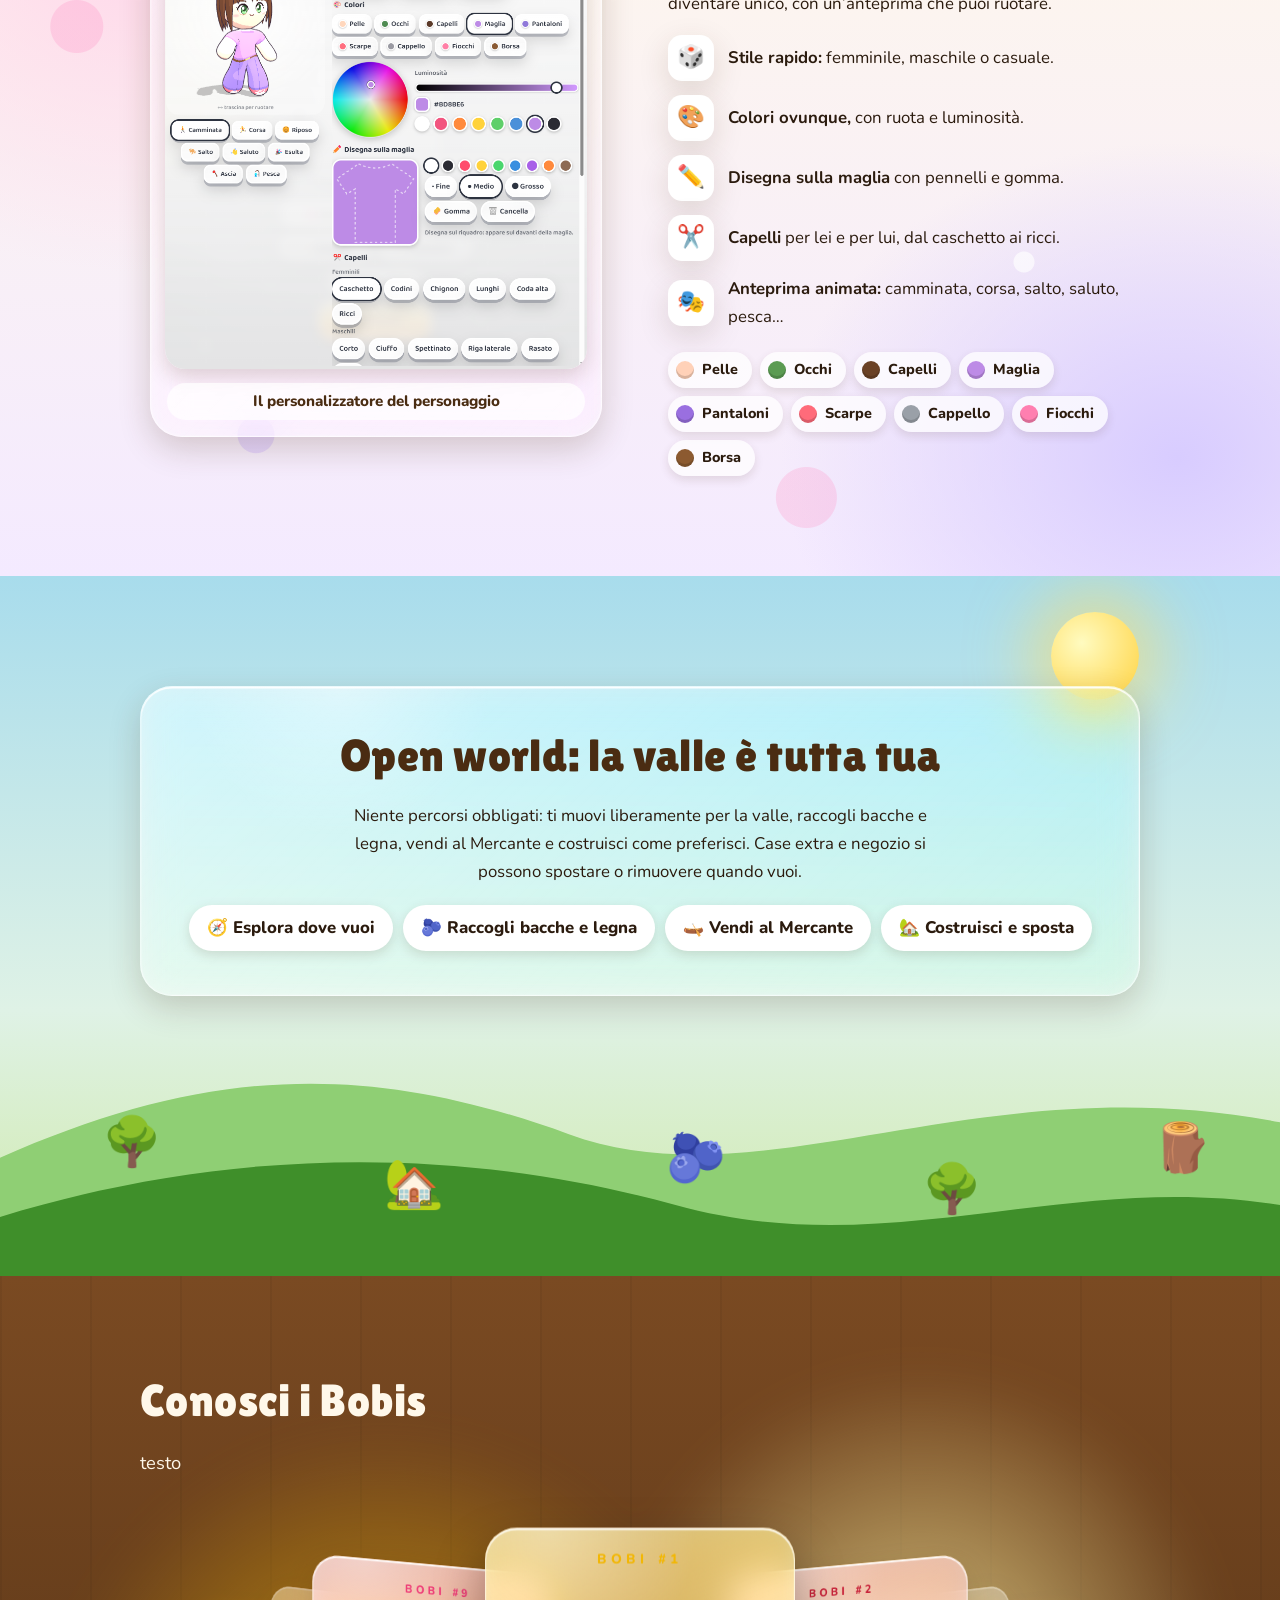
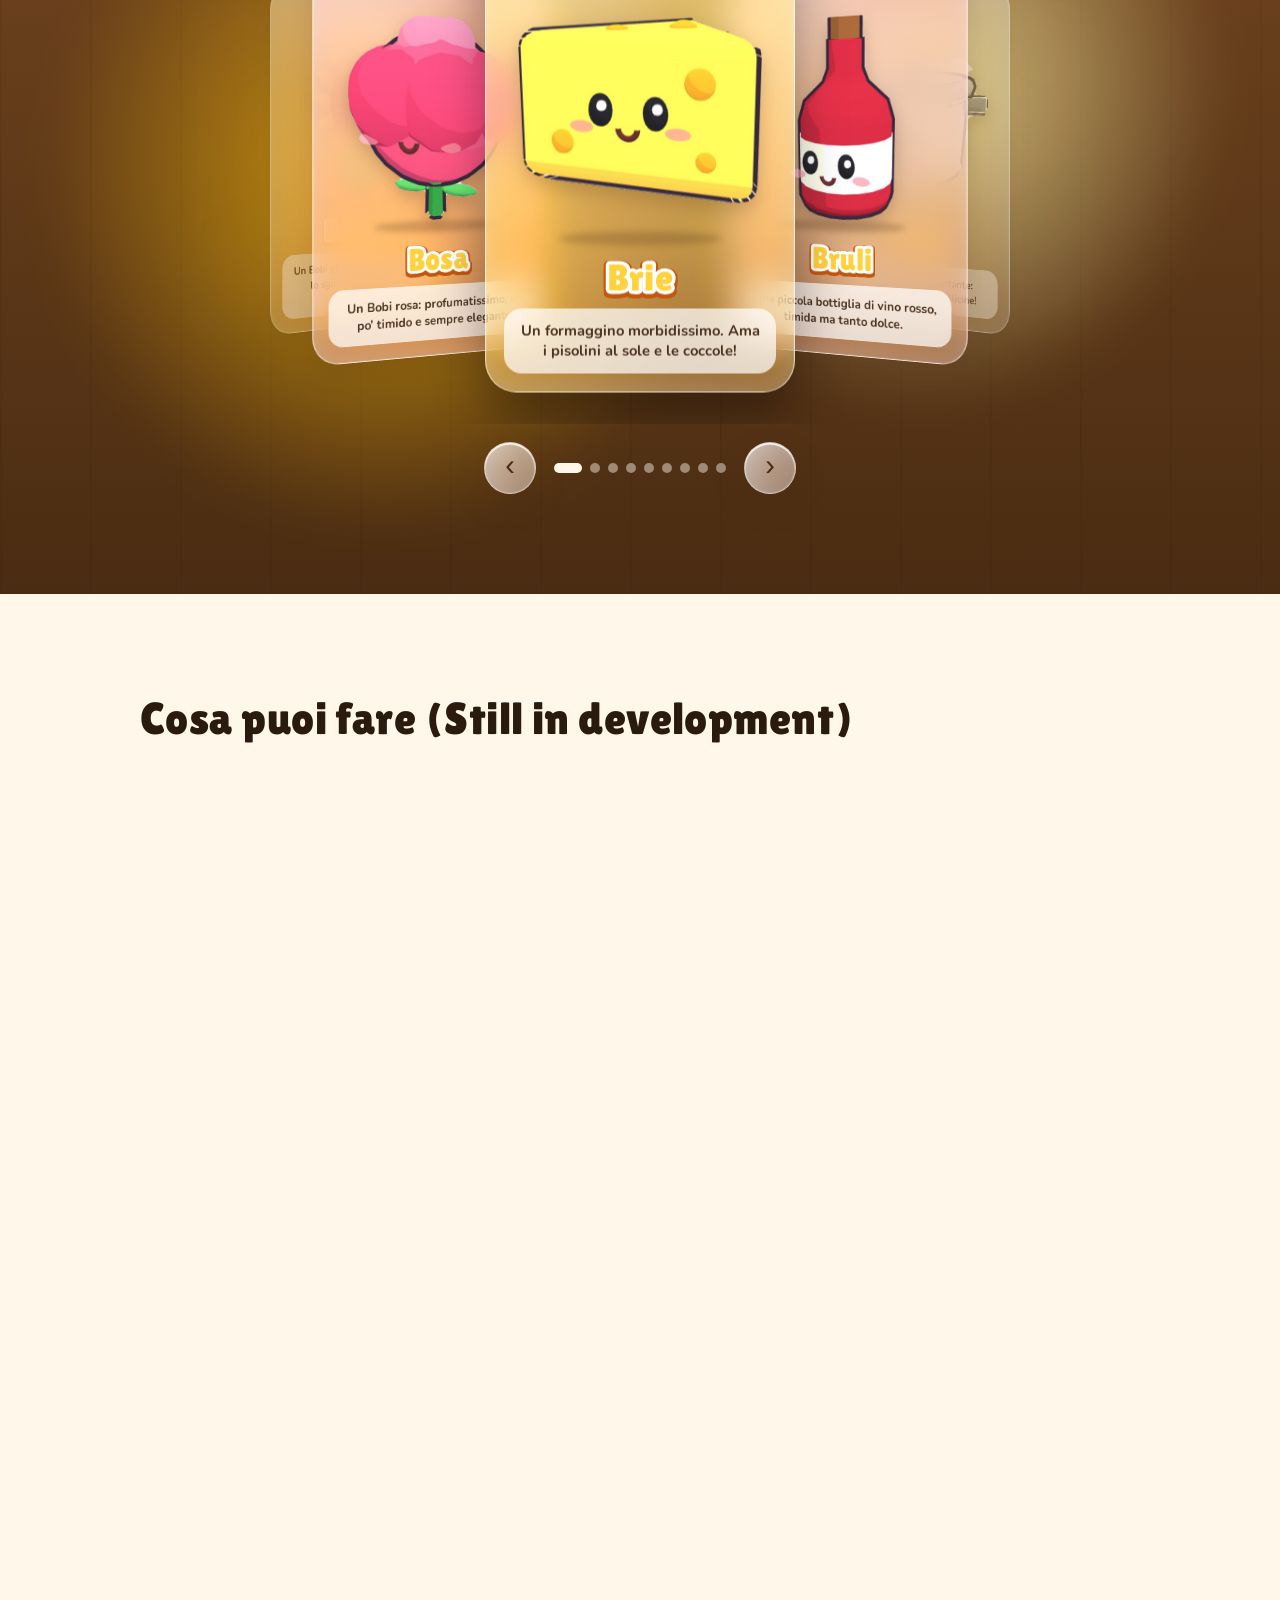
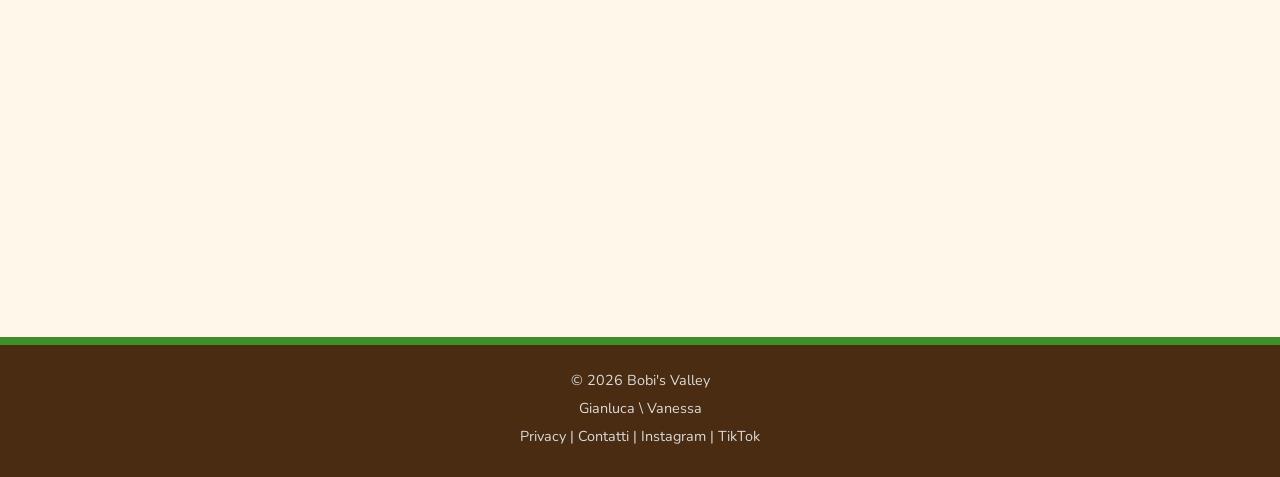
==== commit d11aa83e: "Update index.html" ====
--- a/index.html
+++ b/index.html
@@ -23,7 +23,7 @@
     <!-- ============ HEADER + NAVBAR ============ -->
     <header class="site-header glass" id="top">
         <div class="header-inner">
-            <a class="brand" href="bobisValley1.html" aria-label="Bobi's Valley, torna alla home">
+            <a class="brand" href="index.html" aria-label="Bobi's Valley, torna alla home">
                 <span class="brand-berry" aria-hidden="true">🫐</span>
                 <span class="brand-name">Bobi's Valley</span>
             </a>
